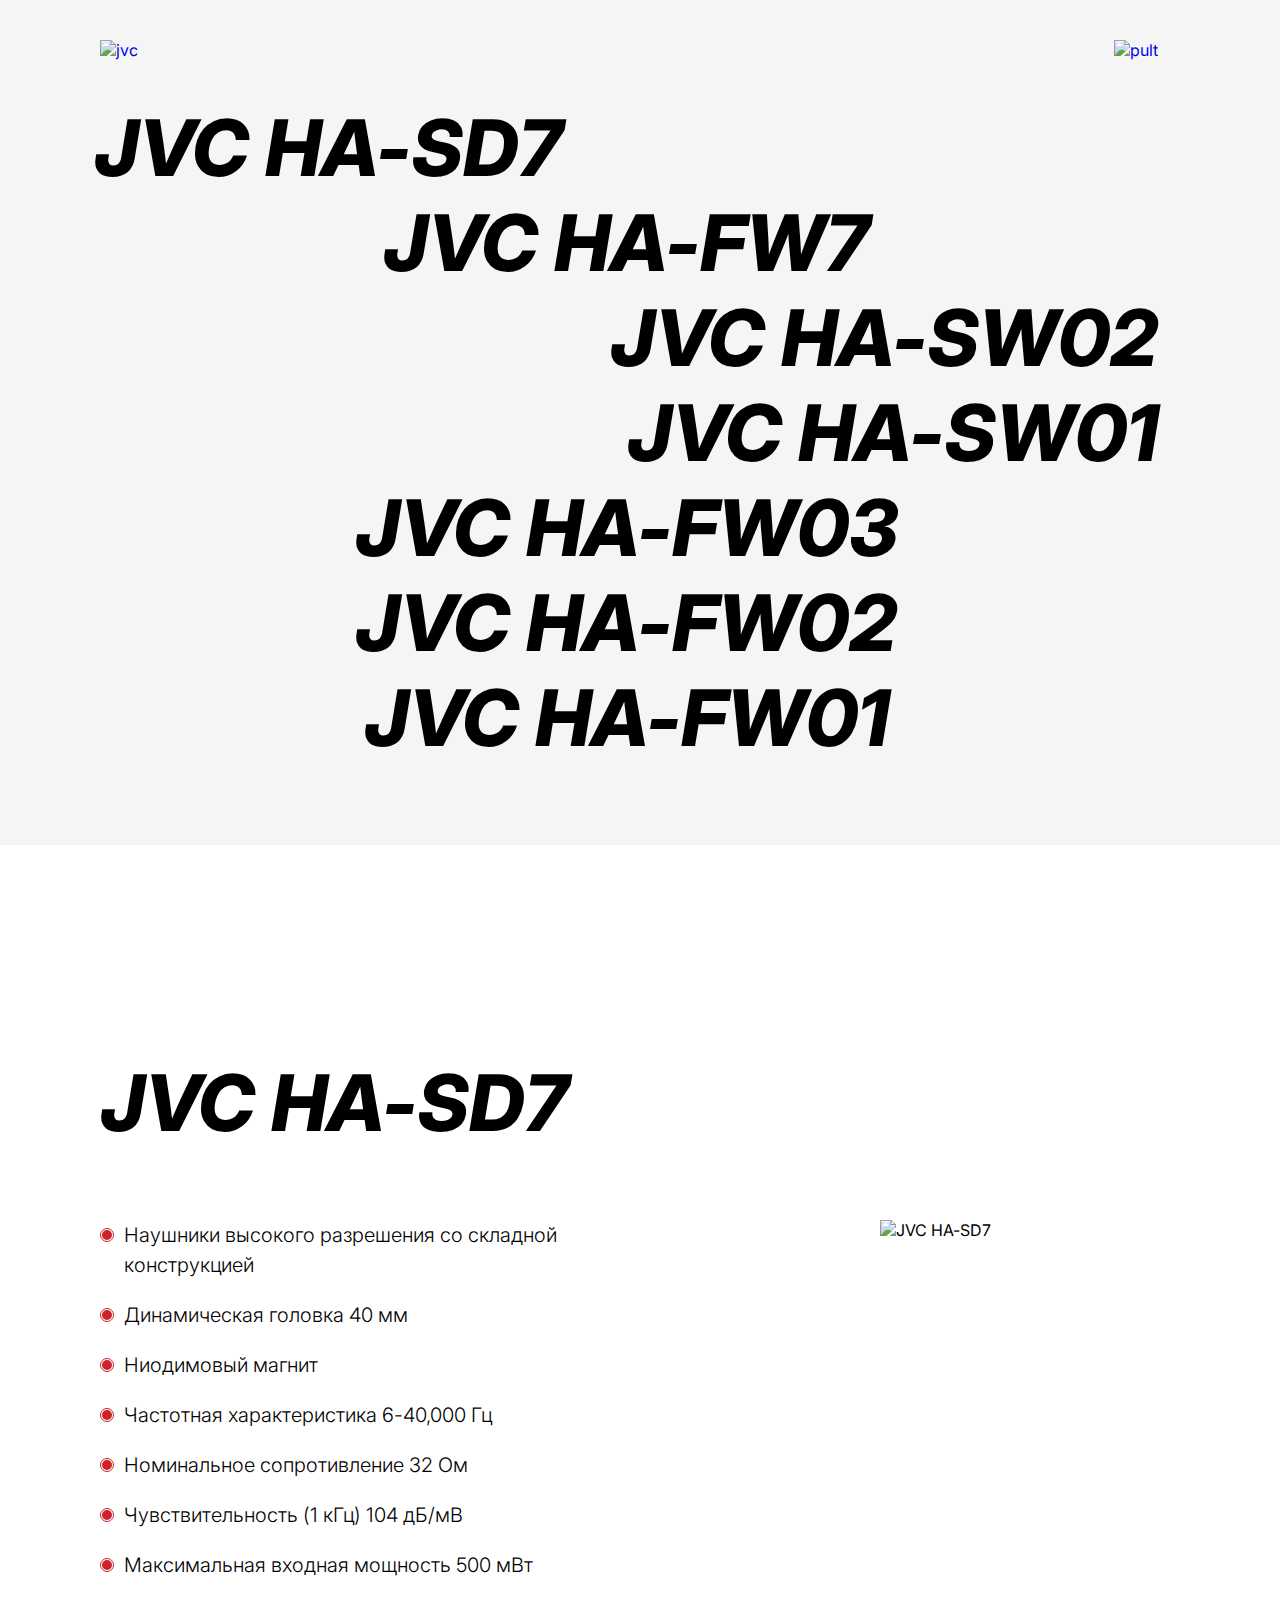
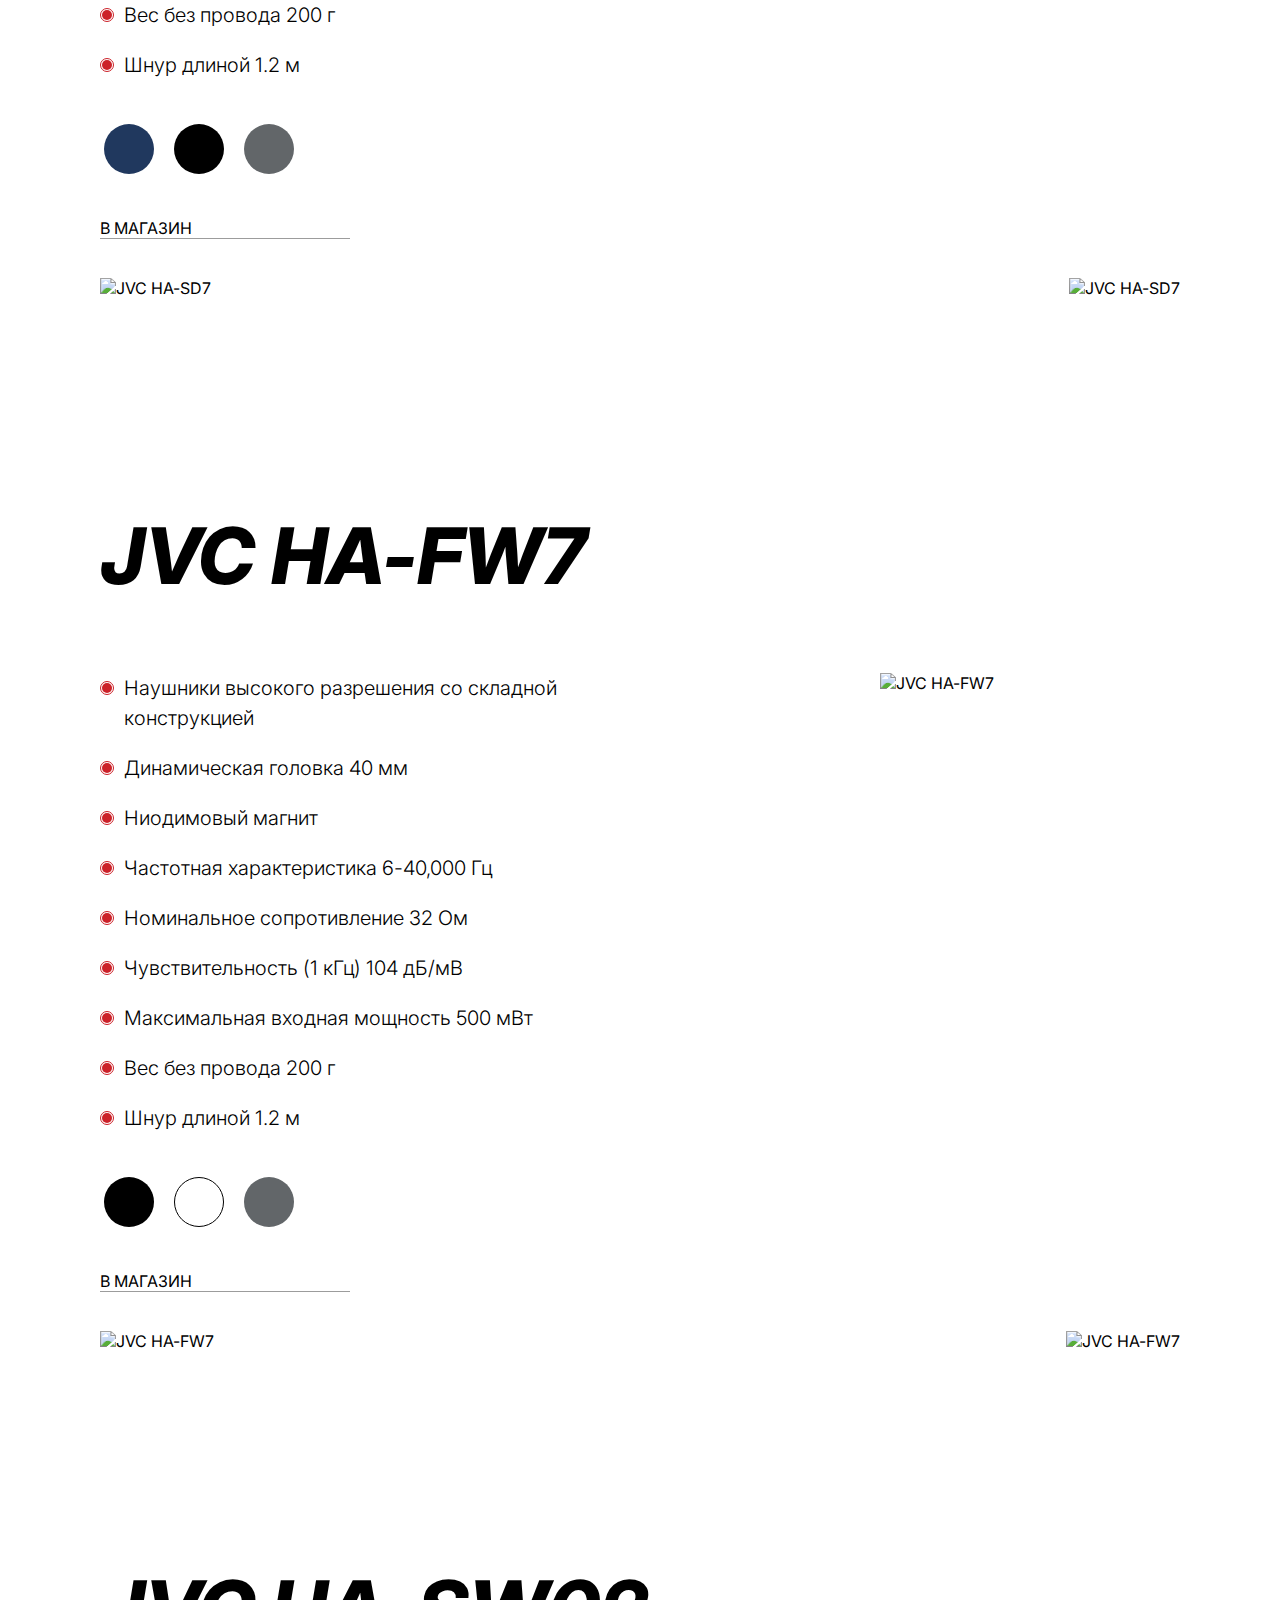
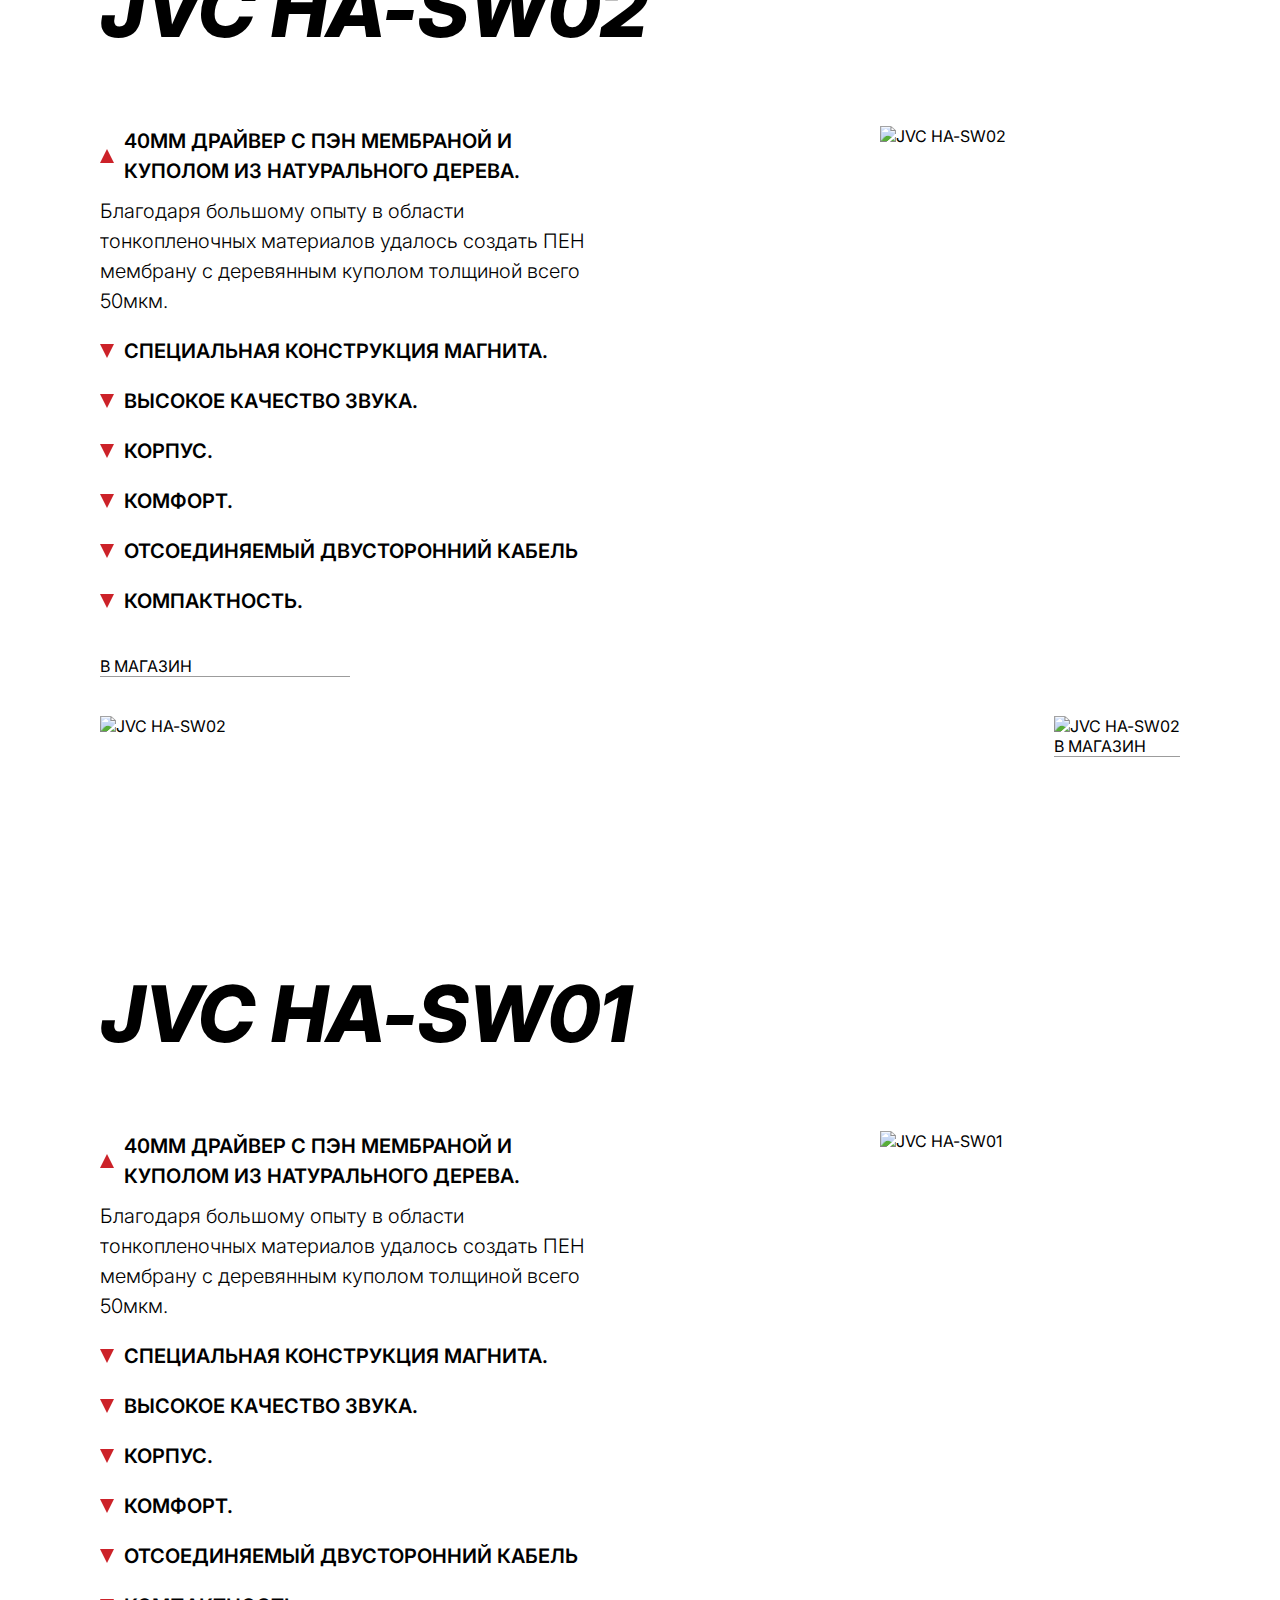
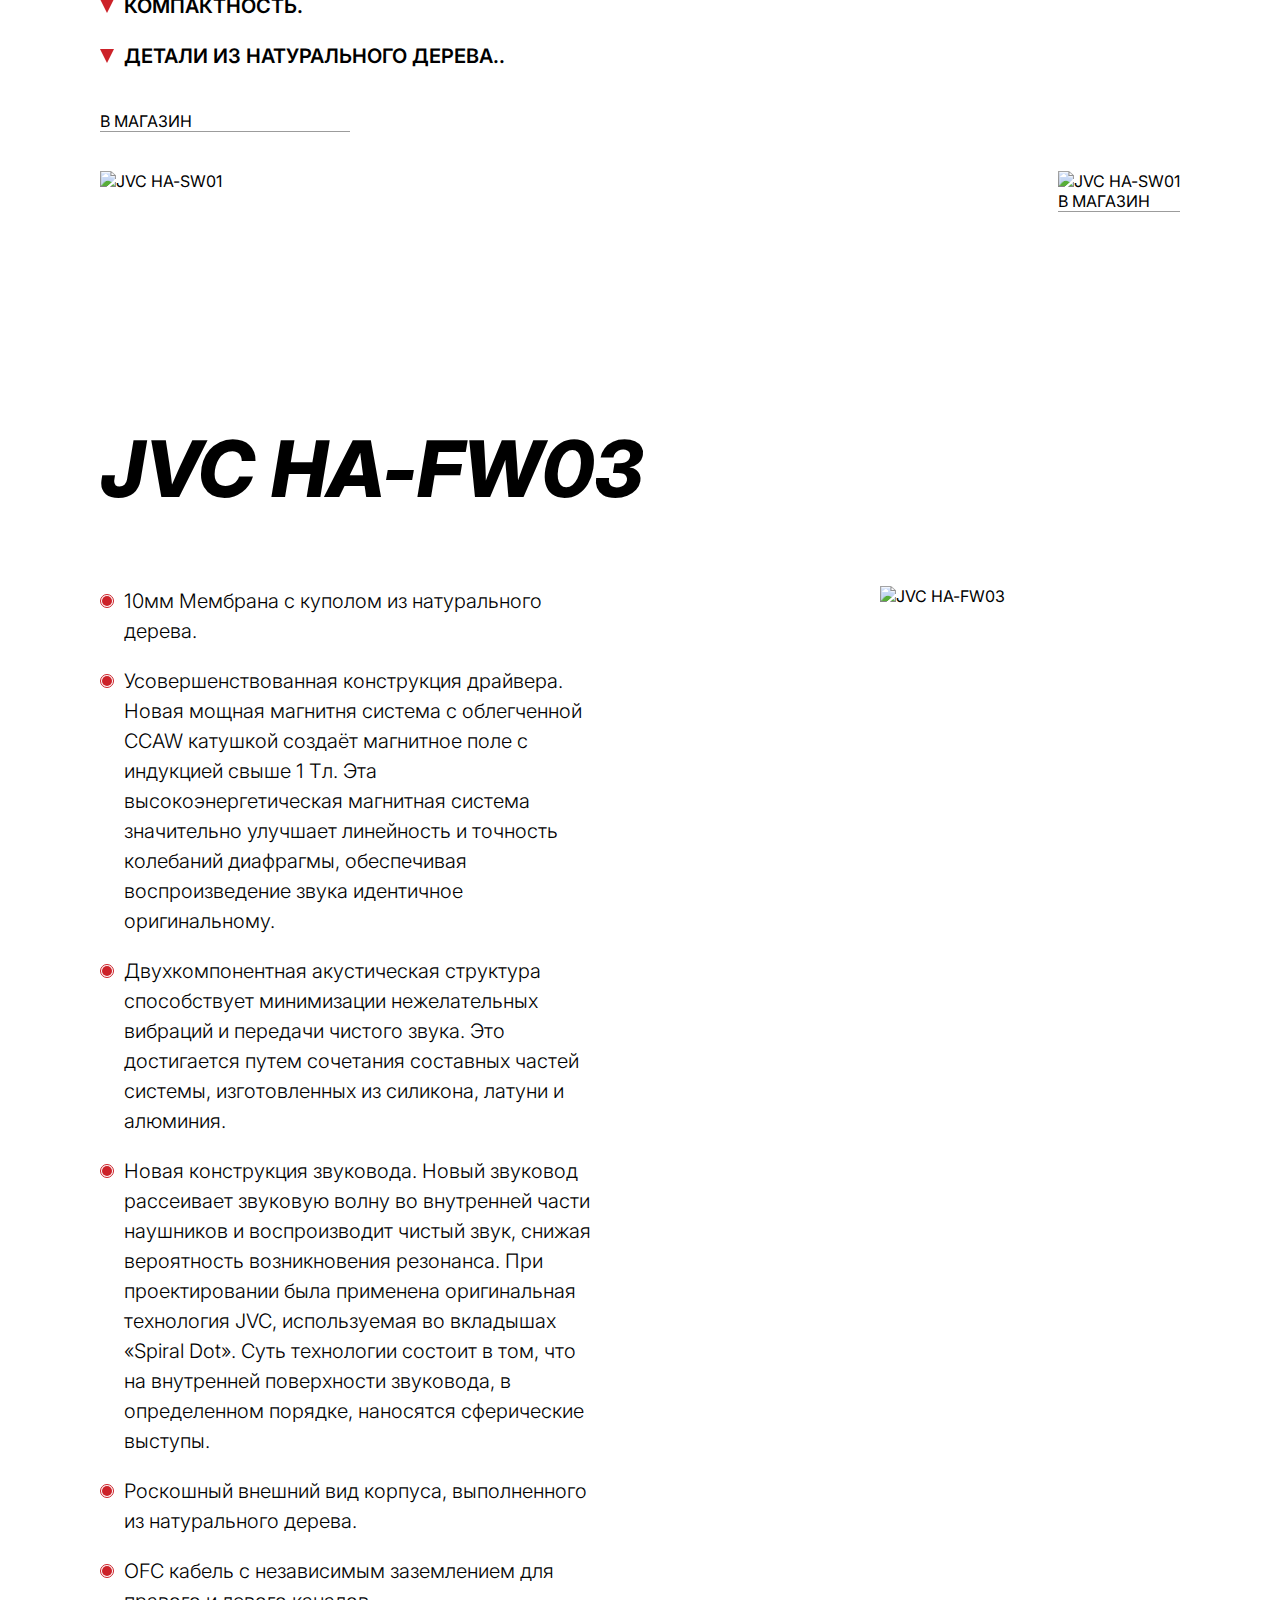
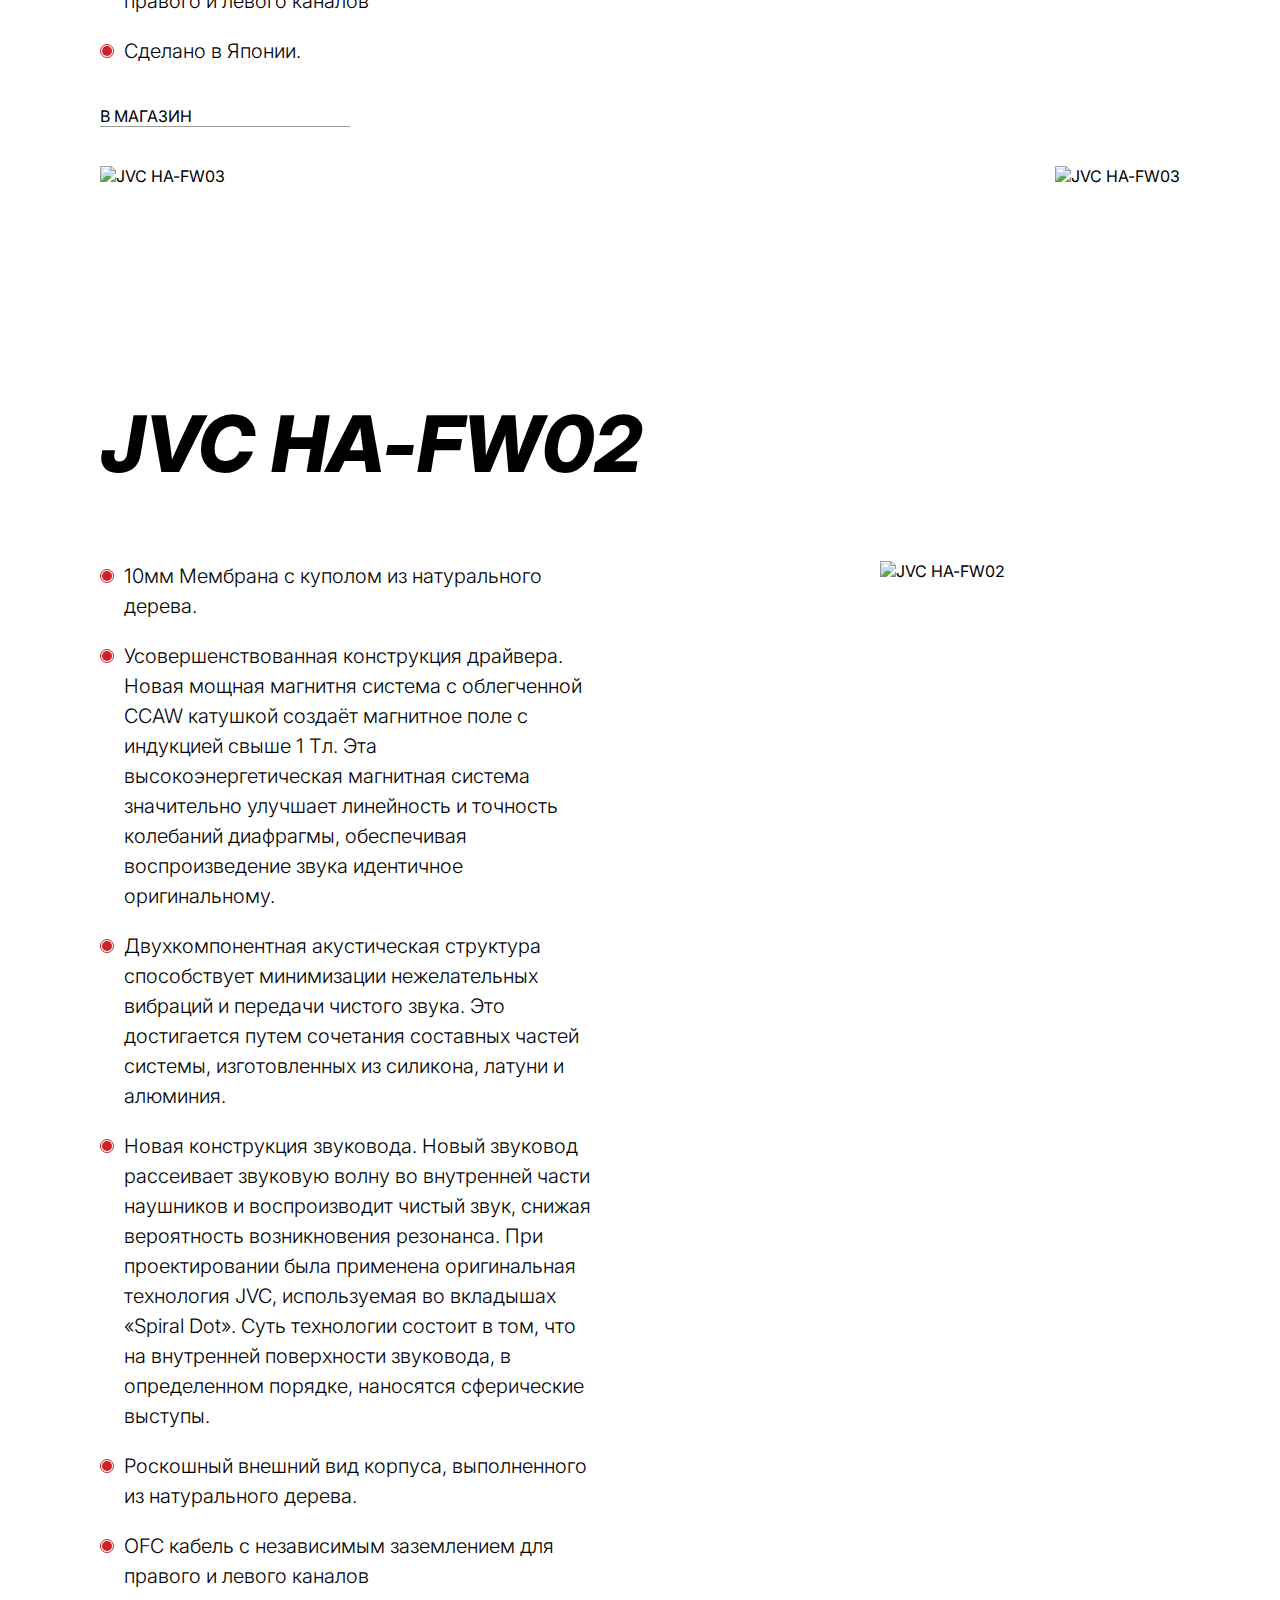
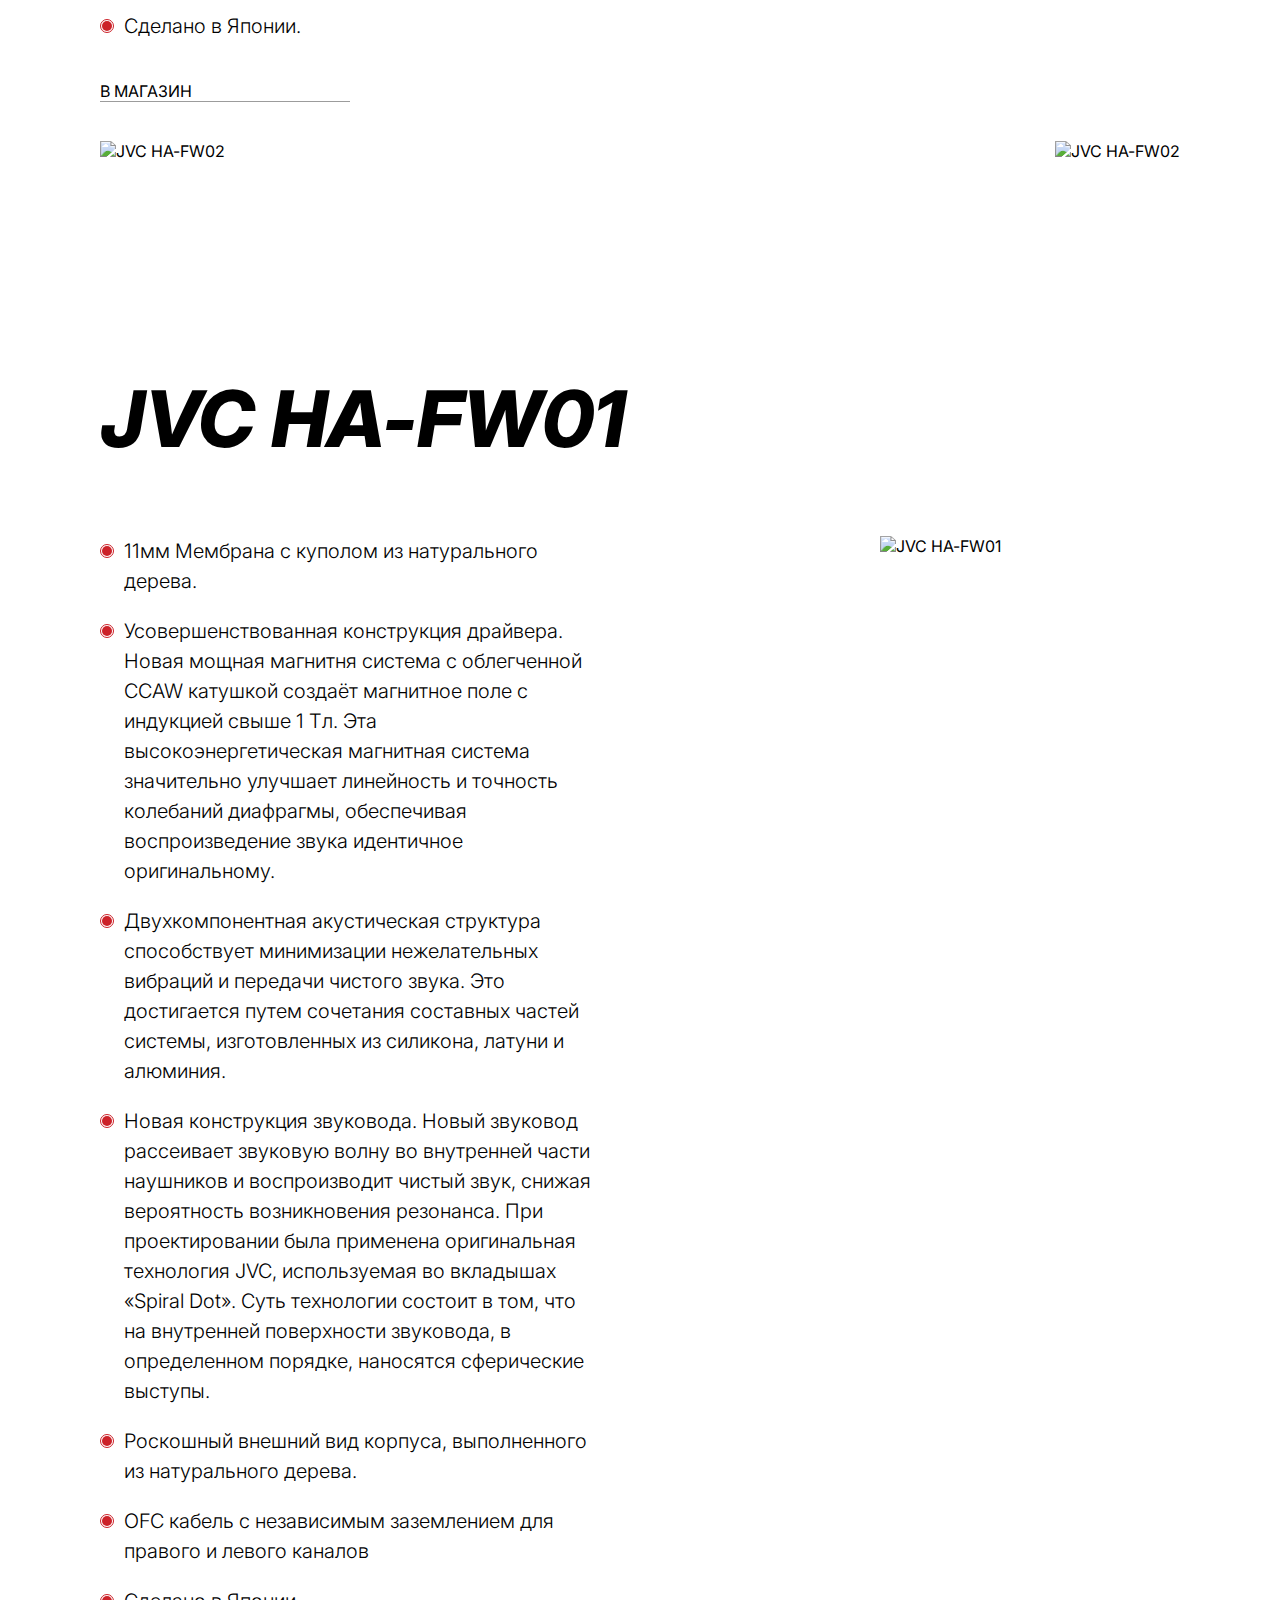
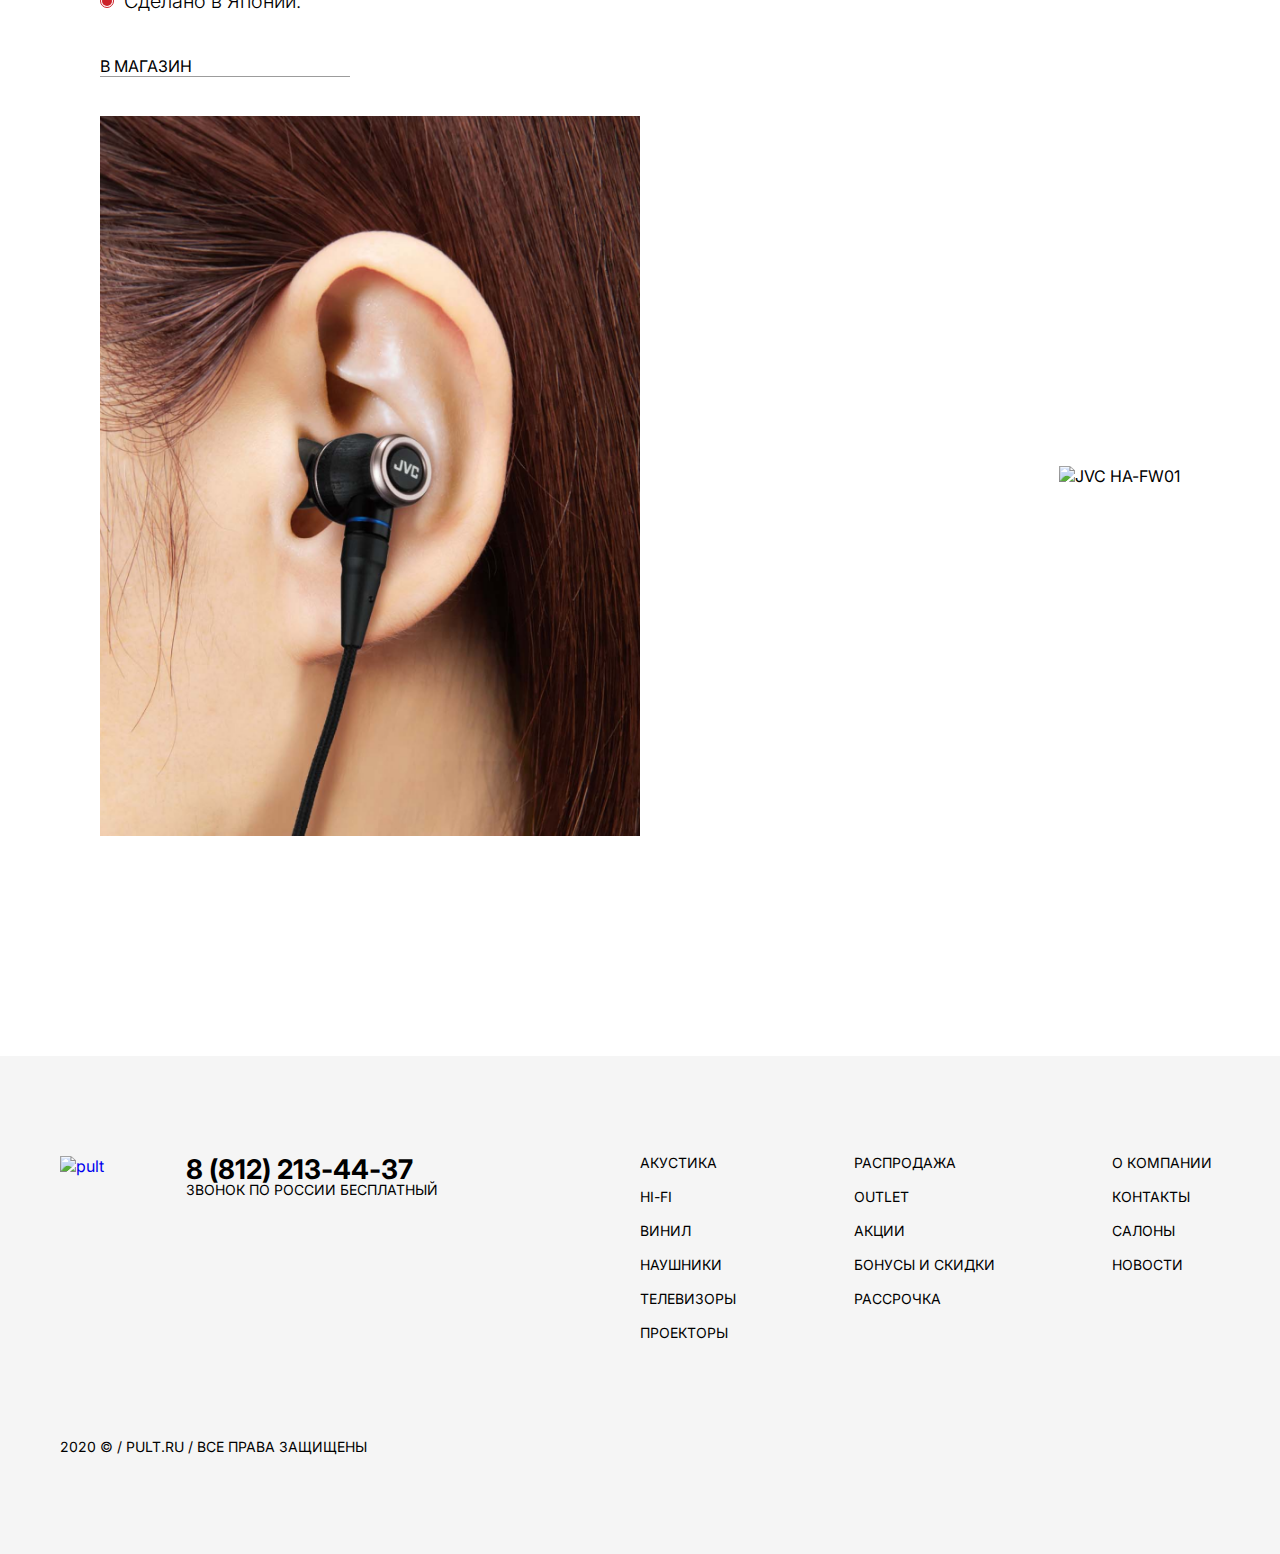
==== index.html @ e604da9f "//" ====
<!DOCTYPE html>
<html lang="en">

<head>
   <meta charset="UTF-8">
   <meta http-equiv="X-UA-Compatible" content="IE=edge">
   <meta name="viewport" content="width=device-width, initial-scale=1.0">
   <title>Наушники JVC - обзор популярных моделей от магазина</title>
   <meta property="og:description"
      content="Купить наушники JVC - в наличии популярные модели: JVC HA SD7, FW7, SW02, FW03, FW02, FW01 . Комнаты  прослушивания в России и других городах России.">
   <link rel="shortcut icon" href="assets/img/favicon-jvc.ico" type="image/ico">
   <link rel="stylesheet" href="assets/style/style.min.css">
   <link rel="preconnect" href="https://fonts.gstatic.com">
   <link href="https://fonts.googleapis.com/css2?family=Inter:wght@100;200;300;400;500;600;700;800;900&display=swap"
      rel="stylesheet">
   <!-- Google Tag Manager -->
   <script>(function (w, d, s, l, i) {
         w[l] = w[l] || []; w[l].push({
            'gtm.start':
               new Date().getTime(), event: 'gtm.js'
         }); var f = d.getElementsByTagName(s)[0],
            j = d.createElement(s), dl = l != 'dataLayer' ? '&l=' + l : ''; j.async = true; j.src =
               'https://www.googletagmanager.com/gtm.js?id=' + i + dl; f.parentNode.insertBefore(j, f);
      })(window, document, 'script', 'dataLayer', 'GTM-WRF7S9B');</script>
   <!-- End Google Tag Manager -->
</head>

<body class="body">
   <!-- Google Tag Manager (noscript) -->
   <noscript>
      <iframe src="https://www.googletagmanager.com/ns.html?id=GTM-WRF7S9B" height="0" width="0"
         style="display:none;visibility:hidden">
      </iframe>
   </noscript>
   <!-- End Google Tag Manager (noscript) -->
   <div class="main">
      <section class="head">
         <div class="head__header">
            <a class="head__img-link link" href="#" target="_blank">
               <img class="head__img head__img-jvc" src="assets/img/icons/icon.svg#jvc" alt="jvc">
            </a>
            <a class="head__link link" href="https://www.pult.ru/" target="_blank">
               <img class="head__img head__img-logo-pult" src="assets/img/icons/icon.svg#logo-pult" alt="pult">
            </a>
         </div>
         <ul class="head__main">
            <li class="head__text">
               <a class="head__text-link link" href="#block-SD7">JVC HA-SD7</a>
            </li>
            <li class="head__text">
               <a class="head__text-link link" href="#block-FW7">JVC HA-FW7</a>
            </li>
            <li class="head__text">
               <a class="head__text-link link" href="#block-SW02">JVC HA-SW02</a>
            </li>
            <li class="head__text">
               <a class="head__text-link link" href="#block-SW01">JVC HA-SW01</a>
            </li>
            <li class="head__text">
               <a class="head__text-link link" href="#block-FW03">JVC HA-FW03</a>
            </li>
            <li class="head__text">
               <a class="head__text-link link" href="#block-FW02">JVC HA-FW02</a>
            </li>
            <li class="head__text">
               <a class="head__text-link link" href="#block-FW01">JVC HA-FW01</a>
            </li>
         </ul>

      </section>
      <section class="block-jvc block-SD7" id="block-SD7">
         <h2 class="block-jvc__title">JVC HA-SD7</h2>
         <div class="block-jvc__content">
            <div class="block-jvc__main">
               <div class="block-jvc__desc ">
                  <ul class="block-jvc__list">
                     <li class="block-jvc__item-list">
                        Наушники высокого разрешения со складной конструкцией
                     </li>
                     <li class="block-jvc__item-list">
                        Динамическая головка 40 мм
                     </li>
                     <li class="block-jvc__item-list">
                        Ниодимовый магнит
                     <li class="block-jvc__item-list">
                        Частотная характеристика 6-40,000 Гц
                     </li>
                     <li class="block-jvc__item-list">
                        Номинальное сопротивление 32 Ом
                     </li>
                     <li class="block-jvc__item-list">
                        Чувствительность (1 кГц) 104 дБ/мВ
                     </li>
                     <li class="block-jvc__item-list">
                        Максимальная входная мощность 500 мВт
                     </li>
                     <li class="block-jvc__item-list">
                        Вес без провода 200 г
                     </li>
                     <li class="block-jvc__item-list">
                        Шнур длиной 1.2 м
                     </li>
                  </ul>
                  <div class="block-jvc__colors">
                     <div class="block-jvc__blue-color color"
                        onmouseover="changeImage('assets/img/JVC_HA-SD7/JVC_HA-SD7-blue-main.png')"></div>
                     <div class="block-jvc__black-color color"
                        onmouseover="changeImage('assets/img/JVC_HA-SD7/JVC_HA-SD7-black-main.png')"></div>
                     <div class="block-jvc__grey-color color"
                        onmouseover="changeImage('assets/img/JVC_HA-SD7/JVC_HA-SD7-grey-main.png')"></div>
                  </div>
                  <a class="block-jvc__link link" target="_blank" href="#">
                     <span class="block-jvc__text-link">В МАГАЗИН</span>
                  </a>
               </div>
               <img class="block-jvc__main-img"  src="assets/img/JVC_HA-SD7/JVC_HA-SD7-blue-main.png"
                  alt="JVC HA-SD7">
            </div>
            <div class="block-jvc__two-img">
               <div class="block-jvc__left-img">
                  <img class="block-jvc__img" src="assets/img/JVC_HA-SD7/JVC_HA-SD7-blue-left.png" alt="JVC HA-SD7">
               </div>
               <div class="block-jvc__right-img">
                  <img class="block-jvc__img" src="assets/img/JVC_HA-SD7/JVC_HA-SD7-blue-right.png" alt="JVC HA-SD7">
               </div>
            </div>
         </div>
      </section>
      <section class="block-jvc block-FH7" id="block-FW7">
         <h2 class="block-jvc__title">JVC HA-FW7</h2>
         <div class="block-jvc__content">
            <div class="block-jvc__main">
               <div class="block-jvc__desc ">
                  <ul class="block-jvc__list">
                     <li class="block-jvc__item-list">
                        Наушники высокого разрешения со складной конструкцией
                     </li>
                     <li class="block-jvc__item-list">
                        Динамическая головка 40 мм
                     </li>
                     <li class="block-jvc__item-list">
                        Ниодимовый магнит
                     <li class="block-jvc__item-list">
                        Частотная характеристика 6-40,000 Гц
                     </li>
                     <li class="block-jvc__item-list">
                        Номинальное сопротивление 32 Ом
                     </li>
                     <li class="block-jvc__item-list">
                        Чувствительность (1 кГц) 104 дБ/мВ
                     </li>
                     <li class="block-jvc__item-list">
                        Максимальная входная мощность 500 мВт
                     </li>
                     <li class="block-jvc__item-list">
                        Вес без провода 200 г
                     </li>
                     <li class="block-jvc__item-list">
                        Шнур длиной 1.2 м
                     </li>
                  </ul>
                  <div class="block-jvc__colors">
                     <div class="block-jvc__black-color color" onmouseover="changeImage('assets/img/JVC_HA-FW7/JVC_HA-FW7-main-black.png')"></div>
                     <div class="block-jvc__white-color color" onmouseover="changeImage('assets/img/JVC_HA-FW7/JVC_HA-FW7-main-white.png')"></div>
                     <div class="block-jvc__gold-color color " onmouseover="changeImage('assets/img/JVC_HA-FW7/JVC_HA-FW7-main-gold.png')"></div>
                  </div>
                  <a class="block-jvc__link link" target="_blank" href="#">
                     <span class="block-jvc__text-link">В МАГАЗИН</span>
                  </a>
               </div>
               <img class="block-jvc__main-img" id="img1" src="assets/img/JVC_HA-FW7/JVC_HA-FW7-main-black.png"
                  alt="JVC HA-FW7">
            </div>
            <div class="block-jvc__two-img">
               <div class="block-jvc__left-img">
                  <img class="block-jvc__img" src="assets/img/JVC_HA-FW7/JVC_HA-FW7-left-black.png" alt="JVC HA-FW7">
               </div>
               <div class="block-jvc__right-img">
                  <img class="block-jvc__img" src="assets/img/JVC_HA-FW7/JVC_HA-FW7-right-black.png" alt="JVC HA-FW7">
               </div>
            </div>
         </div>
      </section>
      <section class="block-jvc block-SW02" id="block-SW02">
         <h2 class="block-jvc__title">JVC HA-SW02</h2>
         <div class="block-jvc__content">
            <div class="block-jvc__main">
               <div class="block-jvc__desc ">
                  <ul class="block-jvc__list">
                     <li class="block-jvc__item-list item-benefits-list active">
                        <h3 class="item-benefits-list__title">40мм драйвер с ПЭН мембраной и куполом из натурального
                           дерева.</h3>
                        <p class="item-benefits-list__text">
                           Благодаря большому опыту в области тонкопленочных материалов удалось создать ПЕН мембрану с
                           деревянным куполом толщиной всего 50мкм.
                        </p>
                     </li>
                     <li class="block-jvc__item-list item-benefits-list">
                        <h3 class="item-benefits-list__title">Специальная конструкция магнита.</h3>
                        <p class="item-benefits-list__text ">
                           Специально для использования с новой мембраной разработано новая магнитная система, создающая
                           поле с индукцией свыше 1 Тл.
                        </p>
                     </li>
                     <li class="block-jvc__item-list item-benefits-list ">
                        <h3 class="item-benefits-list__title">Высокое качество звука. </h3>
                        <p class="item-benefits-list__text">Качественный звук обеспечивается, в том числе, эксклюзивной
                           технологией контроля вибрации от JVC с использованием деревянных деталей.
                        </p>
                     </li>
                     <li class="block-jvc__item-list item-benefits-list ">
                        <h3 class="item-benefits-list__title">Корпус. </h3>
                        <p class="item-benefits-list__text">
                           Отделка корпуса выполнена из спрессованных деревянных пластин толщиной 1мм. Такая технология
                           позволяет минимизировать зависимость характеристик материала от параметров внешней среды.
                        </p>
                     </li>
                     <li class="block-jvc__item-list item-benefits-list ">
                        <h3 class="item-benefits-list__title">Комфорт. </h3>
                        <p class="item-benefits-list__text">
                           Изогнутый дефлектор и комфортные амбушюры минимизируют потери при передаче звука от драйвера
                           к уху.
                        </p>
                     </li>
                     <li class="block-jvc__item-list item-benefits-list ">
                        <h3 class="item-benefits-list__title">Отсоединяемый двусторонний кабель</h3>
                        <p class="item-benefits-list__text">
                           1.2м с тканевым покрытием имеет антивибрационные штекеры, независимую «землю» правого и
                           левого каналов и изготовлен из бескислородной меди.
                        </p>
                     </li>
                     <li class="block-jvc__item-list item-benefits-list ">
                        <h3 class="item-benefits-list__title">Компактность. </h3>
                        <p class="item-benefits-list__text">
                           Благодаря поворотному механизму чашек, наушники не займут много места в сумке. А мягкий
                           чехол, идущий в комплекте поставки, сделает переноску и хранение удобными и белее
                           безопасными.
                        </p>
                     </li>
                  </ul>
                  <a class="block-jvc__link link" target="_blank" target="_blank" href="#">
                     <span class="block-jvc__text-link">В МАГАЗИН</span>
                  </a>
               </div>
               <img class="block-jvc__main-img" src="assets/img/JVC_HA-SW02/JVC HA-SW02-main.png" alt="JVC HA-SW02">
            </div>
            <div class="block-jvc__two">
               <div class="block-jvc__left-img">
                  <img class="block-jvc__img" src="assets/img/JVC_HA-SW02/JVC HA-SW02-left.png" alt="JVC HA-SW02">
               </div>
               <div class="block-jvc__right">
                  <img class="block-jvc__img" src="assets/img/JVC_HA-SW02/JVC HA-SW02-right.png" alt="JVC HA-SW02">
                  <a class="block-jvc__right-link link" target="_blank" href="#">
                     <span class="block-jvc__text-link">В МАГАЗИН</span>
                  </a>
               </div>
            </div>
         </div>
      </section>

      <section class="block-jvc block-SW01" id="block-SW01">
         <h2 class="block-jvc__title">JVC HA-SW01</h2>
         <div class="block-jvc__content">
            <div class="block-jvc__main">
               <div class="block-jvc__desc ">
                  <ul class="block-jvc__list">
                     <li class="block-jvc__item-list item-benefits-list active">
                        <h3 class="item-benefits-list__title">40мм драйвер с ПЭН мембраной и куполом из натурального
                           дерева.</h3>
                        <p class="item-benefits-list__text">
                           Благодаря большому опыту в области тонкопленочных материалов удалось создать ПЕН мембрану с
                           деревянным куполом толщиной всего 50мкм.
                        </p>
                     </li>
                     <li class="block-jvc__item-list item-benefits-list">
                        <h3 class="item-benefits-list__title">Специальная конструкция магнита.</h3>
                        <p class="item-benefits-list__text ">
                           Специально для использования с новой мембраной разработано новая магнитная система, создающая
                           поле с индукцией свыше 1 Тл.
                        </p>
                     </li>
                     <li class="block-jvc__item-list item-benefits-list ">
                        <h3 class="item-benefits-list__title">Высокое качество звука. </h3>
                        <p class="item-benefits-list__text">Качественный звук обеспечивается, в том числе, эксклюзивной
                           технологией контроля вибрации от JVC с использованием деревянных деталей.
                        </p>
                     </li>
                     <li class="block-jvc__item-list item-benefits-list ">
                        <h3 class="item-benefits-list__title">Корпус. </h3>
                        <p class="item-benefits-list__text">
                           Отделка корпуса выполнена из спрессованных деревянных пластин толщиной 1мм. Такая технология
                           позволяет минимизировать зависимость характеристик материала от параметров внешней среды.
                        </p>
                     </li>
                     <li class="block-jvc__item-list item-benefits-list ">
                        <h3 class="item-benefits-list__title">Комфорт. </h3>
                        <p class="item-benefits-list__text">
                           Изогнутый дефлектор и комфортные амбушюры минимизируют потери при передаче звука от драйвера
                           к уху.
                        </p>
                     </li>
                     <li class="block-jvc__item-list item-benefits-list ">
                        <h3 class="item-benefits-list__title">Отсоединяемый двусторонний кабель</h3>
                        <p class="item-benefits-list__text">
                           1.2м с тканевым покрытием имеет антивибрационные штекеры, независимую «землю» правого и
                           левого каналов и изготовлен из бескислородной меди.
                        </p>
                     </li>
                     <li class="block-jvc__item-list item-benefits-list ">
                        <h3 class="item-benefits-list__title">Компактность. </h3>
                        <p class="item-benefits-list__text">
                           Благодаря поворотному механизму чашек, наушники не займут много места в сумке. А мягкий
                           чехол, идущий в комплекте поставки, сделает переноску и хранение удобными и белее
                           безопасными.
                        </p>
                     </li>
                     <li class="block-jvc__item-list item-benefits-list ">
                        <h3 class="item-benefits-list__title">Детали из натурального дерева.. </h3>
                        <p class="item-benefits-list__text">В модели HA-SW01 для улучшения качества звука кольцо
                           дефлектора, проставки и подложка изготовлены из клена и имеют оптимальную форму. Кроме того,
                           используется специальный припой для аудио с отличными акустическими характеристиками.
                        </p>
                     </li>
                  </ul>
                  <a class="block-jvc__link link" target="_blank" href="#">
                     <span class="block-jvc__text-link">В МАГАЗИН</span>
                  </a>
               </div>
               <img class="block-jvc__main-img" src="assets/img/JVC_HA-SW01/JVC_HA-SW01-main.png" alt="JVC HA-SW01">
            </div>
            <div class="block-jvc__two">
               <div class="block-jvc__left-img">
                  <img class="block-jvc__img" src="assets/img/JVC_HA-SW01/JVC_HA-SW01-left.png" alt="JVC HA-SW01">
               </div>
               <div class="block-jvc__right">
                  <img class="block-jvc__img" src="assets/img/JVC_HA-SW01/JVC_HA-SW01-right.png" alt="JVC HA-SW01">
                  <a class="block-jvc__right-link link  link" target="_blank" href="#">
                     <span class="block-jvc__text-link ">В МАГАЗИН</span>
                  </a>
               </div>
            </div>
         </div>
      </section>
      <section class="block-jvc block-FW03" id="block-FW03">
         <h2 class="block-jvc__title">JVC HA-FW03</h2>
         <div class="block-jvc__content">
            <div class="block-jvc__main">
               <div class="block-jvc__desc ">
                  <ul class="block-jvc__list">
                     <li class="block-jvc__item-list">
                        10мм Мембрана с куполом из натурального дерева.
                     </li>
                     <li class="block-jvc__item-list">
                        Усовершенствованная конструкция драйвера. Новая мощная магнитня система с облегченной CCAW
                        катушкой создаёт магнитное поле с индукцией свыше 1 Тл. Эта высокоэнергетическая магнитная
                        система значительно улучшает линейность и точность колебаний диафрагмы, обеспечивая
                        воспроизведение звука идентичное оригинальному.
                     </li>
                     <li class="block-jvc__item-list">
                        Двухкомпонентная акустическая структура способствует минимизации нежелательных вибраций и
                        передачи чистого звука. Это достигается путем сочетания составных частей системы, изготовленных
                        из силикона, латуни и алюминия.
                     <li class="block-jvc__item-list">
                        Новая конструкция звуковода. Новый звуковод рассеивает звуковую волну во внутренней части
                        наушников и воспроизводит чистый звук, снижая вероятность возникновения резонанса. При
                        проектировании была применена оригинальная технология JVC, используемая во вкладышах «Spiral
                        Dot». Суть технологии состоит в том, что на внутренней поверхности звуковода, в определенном
                        порядке, наносятся сферические выступы.
                     </li>
                     <li class="block-jvc__item-list">
                        Роскошный внешний вид корпуса, выполненного из натурального дерева.
                     </li>
                     <li class="block-jvc__item-list">
                        OFC кабель с независимым заземлением для правого и левого каналов
                     </li>
                     <li class="block-jvc__item-list">
                        Сделано в Японии.
                     </li>
                  </ul>
                  <a class="block-jvc__link link" target="_blank" href="#">
                     <span class="block-jvc__text-link  link">В МАГАЗИН</span>
                  </a>
               </div>
               <img class="block-jvc__main-img" src="assets/img/JVC_HA-FW03/JVC_HA-FW03-main.png" alt="JVC HA-FW03">
            </div>
            <div class="block-jvc__two-img">
               <div class="block-jvc__left-img">
                  <img class="block-jvc__img" src="assets/img/JVC_HA-FW03/JVC_HA-FW03-left.png" alt="JVC HA-FW03">
               </div>
               <div class="block-jvc__right-img">
                  <img class="block-jvc__img" src="assets/img/JVC_HA-FW03/JVC_HA-FW03-right.png" alt="JVC HA-FW03">
               </div>
            </div>
         </div>
      </section>
      <section class="block-jvc block-FW02" id="block-FW02">
         <h2 class="block-jvc__title">JVC HA-FW02</h2>
         <div class="block-jvc__content">
            <div class="block-jvc__main">
               <div class="block-jvc__desc ">
                  <ul class="block-jvc__list">
                     <li class="block-jvc__item-list">
                        10мм Мембрана с куполом из натурального дерева.
                     </li>
                     <li class="block-jvc__item-list">
                        Усовершенствованная конструкция драйвера. Новая мощная магнитня система с облегченной CCAW
                        катушкой создаёт магнитное поле с индукцией свыше 1 Тл. Эта высокоэнергетическая магнитная
                        система значительно улучшает линейность и точность колебаний диафрагмы, обеспечивая
                        воспроизведение звука идентичное оригинальному.
                     </li>
                     <li class="block-jvc__item-list">
                        Двухкомпонентная акустическая структура способствует минимизации нежелательных вибраций и
                        передачи чистого звука. Это достигается путем сочетания составных частей системы, изготовленных
                        из силикона, латуни и алюминия.
                     <li class="block-jvc__item-list">
                        Новая конструкция звуковода. Новый звуковод рассеивает звуковую волну во внутренней части
                        наушников и воспроизводит чистый звук, снижая вероятность возникновения резонанса. При
                        проектировании была применена оригинальная технология JVC, используемая во вкладышах «Spiral
                        Dot». Суть технологии состоит в том, что на внутренней поверхности звуковода, в определенном
                        порядке, наносятся сферические выступы.
                     </li>
                     <li class="block-jvc__item-list">
                        Роскошный внешний вид корпуса, выполненного из натурального дерева.
                     </li>
                     <li class="block-jvc__item-list">
                        OFC кабель с независимым заземлением для правого и левого каналов
                     </li>
                     <li class="block-jvc__item-list">
                        Сделано в Японии.
                     </li>
                  </ul>
                  <a class="block-jvc__link link" target="_blank" href="#">
                     <span class="block-jvc__text-link">В МАГАЗИН</span>
                  </a>
               </div>
               <img class="block-jvc__main-img" src="assets/img/JVC_HA-FW02/JVC_HA-FW02-main.png" alt="JVC HA-FW02">
            </div>
            <div class="block-jvc__two-img">
               <div class="block-jvc__left-img">
                  <img class="block-jvc__img" src="assets/img/JVC_HA-FW02/JVC_HA-FW02-left.png" alt="JVC HA-FW02">
               </div>
               <div class="block-jvc__right-img">
                  <img class="block-jvc__img" src="assets/img/JVC_HA-FW02/JVC_HA-FW02-right.png" alt="JVC HA-FW02">
               </div>
            </div>
         </div>
      </section>
      <section class="block-jvc block-FW01 " id="block-FW01">
         <h2 class="block-jvc__title">JVC HA-FW01</h2>
         <div class="block-jvc__content">
            <div class="block-jvc__main">
               <div class="block-jvc__desc ">
                  <ul class="block-jvc__list">
                     <li class="block-jvc__item-list">
                        11мм Мембрана с куполом из натурального дерева.
                     </li>
                     <li class="block-jvc__item-list">
                        Усовершенствованная конструкция драйвера. Новая мощная магнитня система с облегченной CCAW
                        катушкой создаёт магнитное поле с индукцией свыше 1 Тл. Эта высокоэнергетическая магнитная
                        система значительно улучшает линейность и точность колебаний диафрагмы, обеспечивая
                        воспроизведение звука идентичное оригинальному.
                     </li>
                     <li class="block-jvc__item-list">
                        Двухкомпонентная акустическая структура способствует минимизации нежелательных вибраций и
                        передачи чистого звука. Это достигается путем сочетания составных частей системы, изготовленных
                        из силикона, латуни и алюминия.
                     <li class="block-jvc__item-list">
                        Новая конструкция звуковода. Новый звуковод рассеивает звуковую волну во внутренней части
                        наушников и воспроизводит чистый звук, снижая вероятность возникновения резонанса. При
                        проектировании была применена оригинальная технология JVC, используемая во вкладышах «Spiral
                        Dot». Суть технологии состоит в том, что на внутренней поверхности звуковода, в определенном
                        порядке, наносятся сферические выступы.
                     </li>
                     <li class="block-jvc__item-list">
                        Роскошный внешний вид корпуса, выполненного из натурального дерева.
                     </li>
                     <li class="block-jvc__item-list">
                        OFC кабель с независимым заземлением для правого и левого каналов
                     </li>
                     <li class="block-jvc__item-list">
                        Сделано в Японии.
                     </li>
                  </ul>
                  <a class="block-jvc__link link" target="_blank" href="#">
                     <span class="block-jvc__text-link">В МАГАЗИН</span>
                  </a>
               </div>
               <img class="block-jvc__main-img" src="assets/img/JVC_HA-FW01/JVC_HA-FW01-main.png" alt="JVC HA-FW01">
            </div>
            <div class="block-jvc__two-img">
               <div class="block-jvc__left-img">
                  <img class="block-jvc__img" src="assets/img/JVC_HA-FW01/JVC_HA-FW01-left_2x.png" alt="JVC HA-FW01">
               </div>
               <div class="block-jvc__right-img">
                  <img class="block-jvc__img" src="assets/img/JVC_HA-FW01/JVC_HA-FW01-rigth.png" alt="JVC HA-FW01">
               </div>
            </div>
         </div>
      </section>

   </div>
   <footer class="footer">
      <div class="footer__wrapper">
         <div class="footer__block">
            <div class="footer__logo">
               <a class="footer__logo-link link" target="_blank" href="#">
                  <img class="footer__logo-img" src="assets/img/icons/icon.svg#pult-footer" alt="pult">
               </a>
            </div>
            <div class="footer__call">
               <a class="footer__tel" href="tel:+78005555152" target="_blank">8 (812) 213-44-37</a>
               <p class="footer__call-text">Звонок по России бесплатный</p>
            </div>
         </div>
         <ul class="footer__columns">
            <li class="footer__column">
               <ul class="footer__list">
                  <li class="footer__list-item">
                     <a class="footer__link link" href="#">Акустика</a>
                  </li>
                  <li class="footer__list-item">
                     <a class="footer__link" href="#">Hi-Fi</a>
                  </li>
                  <li class="footer__list-item">
                     <a class="footer__link" href="#">Винил</a>
                  </li>
                  <li class="footer__list-item">
                     <a class="footer__link" href="#">Наушники</a>
                  </li>
                  <li class="footer__list-item">
                     <a class="footer__link" href="#">Телевизоры</a>
                  </li>
                  <li class="footer__list-item">
                     <a class="footer__link" href="#">Проекторы</a>
                  </li>
               </ul>
            </li>
            <li class="footer__column">
               <ul class="footer__list">
                  <li class="footer__list-item">
                     <a class="footer__link" href="#">Распродажа</a>
                  </li>
                  <li class="footer__list-item">
                     <a class="footer__link" href="#">Outlet</a>
                  </li>
                  <li class="footer__list-item">
                     <a class="footer__link" href="#">Акции</a>
                  </li>
                  <li class="footer__list-item">
                     <a class="footer__link" href="#">Бонусы и скидки</a>
                  </li>
                  <li class="footer__list-item">
                     <a class="footer__link" href="#">Рассрочка</a>
                  </li>
               </ul>
            </li>
            <li class="footer__column">
               <ul class="footer__list">
                  <li class="footer__list-item">
                     <a class="footer__link" href="#">О компании</a>
                  </li>
                  <li class="footer__list-item">
                     <a class="footer__link" href="#">Контакты</a>
                  </li>
                  <li class="footer__list-item">
                     <a class="footer__link" href="#">Салоны</a>
                  </li>
                  <li class="footer__list-item">
                     <a class="footer__link" href="#">Новости</a>
                  </li>
               </ul>
            </li>

         </ul>
      </div>
      <p class="footer__copyright">2020 © / pult.ru / все права защищены</p>

   </footer>
   <div class="scrollToTop" id="scrollToTop" onclick="goUp();">ВВЕРХ </div>
   <script src="assets/js/script.js"></script>
</body>

</html>
---- assets/style/style.min.css ----
*,::after,::before{font-size:inherit;-webkit-box-sizing:border-box;box-sizing:border-box}ol[class],ul[class]{padding:0}blockquote,body,dd,dl,figcaption,figure,h1,h2,h3,h4,li,ol[class],p,ul[class]{margin:0}body{min-height:100vh;scroll-behavior:smooth;text-rendering:optimizeSpeed}ol[class],ul[class]{list-style:none}a:not([class]){-webkit-text-decoration-skip:ink;text-decoration-skip-ink:auto}a{-webkit-user-select:none;-moz-user-select:none;-ms-user-select:none;user-select:none}img{width:100%;display:block}article>*+*{margin-top:1em}button,input,select,textarea{font:inherit}.body{max-width:1400px;margin:0 auto;font-family:Inter,system-ui,-apple-system,"Segoe UI",Roboto,"Helvetica Neue",Arial,"Noto Sans","Liberation Sans",sans-serif,"Apple Color Emoji","Segoe UI Emoji","Segoe UI Symbol","Noto Color Emoji";background:#fff}.link{outline:0;text-decoration:none}.head{width:100%;background:#f5f5f5;padding:0 100px}.head__header{display:-webkit-box;display:-ms-flexbox;display:flex;-webkit-box-pack:justify;-ms-flex-pack:justify;justify-content:space-between;padding:40px 0}.head__main{display:-webkit-box;display:-ms-flexbox;display:flex;-webkit-box-orient:vertical;-webkit-box-direction:normal;-ms-flex-direction:column;flex-direction:column}.head__img-link{text-decoration:none}.head__img-jvc{width:86px}.head__img-logo-pult{width:66px}.head__text:nth-child(1){text-align:left}.head__text:nth-child(2){text-align:center}.head__text:nth-child(3){text-align:right}.head__text:nth-child(4){text-align:right}.head__text:nth-child(5){text-align:center}.head__text:nth-child(6){text-align:center}.head__text:nth-child(7){text-align:center}.head__text:last-child{margin-bottom:80px}.head__text:nth-child(n){-webkit-transform:translate(-6px,0);-ms-transform:translate(-6px,0);transform:translate(-6px,0)}.head__text-link{font-style:italic;font-weight:800;font-size:78px;color:#000;text-decoration:none;-webkit-transition:color .4s ease-in-out;-o-transition:color .4s ease-in-out;transition:color .4s ease-in-out;position:relative;padding-right:16px}.head__text-link::before{opacity:0;content:"";position:absolute;right:-20px;top:10px;width:20px;height:20px;border-radius:50%;background:#cc2229;-webkit-transition:opacity .4s ease-in-out;-o-transition:opacity .4s ease-in-out;transition:opacity .4s ease-in-out}.head__text-link:hover{color:#cc2229;-webkit-transition:color .2s ease-in-out;-o-transition:color .2s ease-in-out;transition:color .2s ease-in-out}.head__text-link:hover::before{opacity:1;-webkit-transition:opacity .2s ease-in-out;-o-transition:opacity .2s ease-in-out;transition:opacity .2s ease-in-out}.color{width:58px;height:58px;border-radius:50%;position:relative;display:-webkit-box;display:-ms-flexbox;display:flex;-webkit-box-pack:center;-ms-flex-pack:center;justify-content:center;-webkit-box-align:center;-ms-flex-align:center;align-items:center;border:1px solid #fff;-webkit-transition:.6s ease-in-out;-o-transition:.6s ease-in-out;transition:.6s ease-in-out}.color::before{content:"";width:50px;height:50px;border-radius:50%}.color:active,.color:hover{-webkit-transition:.2s ease-in-out;-o-transition:.2s ease-in-out;transition:.2s ease-in-out}.color:not(:last-child){margin-right:12px}.block-jvc{padding:210px 100px 0}.block-jvc__title{font-style:italic;font-weight:800;font-size:78px;margin-bottom:70px}.block-jvc__main{display:-webkit-box;display:-ms-flexbox;display:flex;-webkit-box-pack:justify;-ms-flex-pack:justify;justify-content:space-between;margin-bottom:40px}.block-jvc__desc{max-width:calc(50% - 40px)}.block-jvc__item-list{font-style:normal;font-weight:300;font-size:20px;line-height:30px;margin-bottom:20px;position:relative;padding-left:24px}.block-jvc__item-list:last-child{margin-bottom:40px}.block-jvc__item-list::after,.block-jvc__item-list::before{position:absolute;content:"";left:0;top:8px}.block-jvc__item-list::after{width:14px;height:14px;border-radius:50%;border:1px solid #cc2229}.block-jvc__item-list::before{width:10px;height:10px;border-radius:50%;background:#cc2229;-webkit-transform:translate(20%,20%);-ms-transform:translate(20%,20%);transform:translate(20%,20%)}.block-jvc__main-img{width:100%;max-width:300px;-o-object-fit:contain;object-fit:contain;-ms-flex-item-align:start;align-self:flex-start}.block-jvc__colors{display:-webkit-box;display:-ms-flexbox;display:flex;margin-bottom:40px}.block-jvc__blue-color::before{background:#20385e}.block-jvc__blue-color:active,.block-jvc__blue-color:hover{border:1px solid #20385e}.block-jvc__black-color::before{background:#000}.block-jvc__black-color:active,.block-jvc__black-color:hover{border:1px solid #000}.block-jvc__grey-color::before{background:#626669}.block-jvc__grey-color:active,.block-jvc__grey-color:hover{border:1px solid #626669}.block-jvc__link{display:-webkit-box;display:-ms-flexbox;display:flex;width:50%}.block-jvc__right-link{display:-webkit-box;display:-ms-flexbox;display:flex;width:100%}.block-jvc__text-link{width:100%;position:relative;color:#000}.block-jvc__text-link:active::after,.block-jvc__text-link:hover::after{-webkit-transform:rotate(45deg);-ms-transform:rotate(45deg);transform:rotate(45deg);-webkit-transition:.2s ease-in-out;-o-transition:.2s ease-in-out;transition:.2s ease-in-out}.block-jvc__text-link::before{position:absolute;bottom:-1px;content:"";width:100%;height:1px;background:#9c9c9c}.block-jvc__text-link::after{position:absolute;right:0;content:url(../img/icons/arrow.svg);-webkit-transition:.2s ease-in-out;-o-transition:.2s ease-in-out;transition:.2s ease-in-out}.block-jvc__two{display:-webkit-box;display:-ms-flexbox;display:flex;-webkit-box-pack:justify;-ms-flex-pack:justify;justify-content:space-between}.block-jvc__two-img{display:-webkit-box;display:-ms-flexbox;display:flex;-webkit-box-pack:justify;-ms-flex-pack:justify;justify-content:space-between;-webkit-box-align:center;-ms-flex-align:center;align-items:center}.block-jvc__left-img{width:50%;margin-right:40px}.block-jvc__right{display:-webkit-box;display:-ms-flexbox;display:flex;-webkit-box-orient:vertical;-webkit-box-direction:normal;-ms-flex-direction:column;flex-direction:column;-webkit-box-pack:justify;-ms-flex-pack:justify;justify-content:space-between}.block-FH7 .block-jvc__white-color::before{background:#fff;border:1px solid #000}.block-FH7 .block-jvc__white-color:active,.block-FH7 .block-jvc__white-color:hover{border:1px solid #000}.block-FH7 .block-jvc__black-color::before{background:#000}.block-FH7 .block-jvc__black-color:active,.block-FH7 .block-jvc__black-color:hover{border:1px solid #000}.block-FH7 .block-jvc__gold-color::before{background:#626669}.block-FH7 .block-jvc__gold-color:active,.block-FH7 .block-jvc__gold-color:hover{border:1px solid #626669}.item-benefits-list{padding:0}.item-benefits-list.active{margin-bottom:0;-webkit-transition:.3s ease-in-out;-o-transition:.3s ease-in-out;transition:.3s ease-in-out}.item-benefits-list.active .item-benefits-list__title::before{-webkit-transform:rotate(180deg);-ms-transform:rotate(180deg);transform:rotate(180deg);-webkit-transition:-webkit-transform .3s ease-in-out;transition:-webkit-transform .3s ease-in-out;-o-transition:transform .3s ease-in-out;transition:transform .3s ease-in-out;transition:transform .3s ease-in-out,-webkit-transform .3s ease-in-out}.item-benefits-list.active .item-benefits-list__text{height:auto;margin-top:10px;margin-bottom:20px;-webkit-transition:height .3s ease-in-out;-o-transition:height .3s ease-in-out;transition:height .3s ease-in-out}.item-benefits-list.block-jvc__item-list::before{display:none}.item-benefits-list.block-jvc__item-list::after{border:none}.item-benefits-list__title{font-weight:600;font-size:20px;line-height:30px;padding-left:24px;text-transform:uppercase;position:relative;display:-webkit-box;display:-ms-flexbox;display:flex;-webkit-box-align:center;-ms-flex-align:center;align-items:center}.item-benefits-list__title::before{position:absolute;left:0;content:"";width:14px;height:14px;-webkit-clip-path:polygon(100% 0,0 0,50% 100%);clip-path:polygon(100% 0,0 0,50% 100%);background:#cc2229}.item-benefits-list__text{font-weight:300;font-size:20px;line-height:30px;height:0;overflow:auto;-webkit-transition:.2s ease-in-out;-o-transition:.2s ease-in-out;transition:.2s ease-in-out}.footer{margin-top:220px;padding:100px 60px;background:#f5f5f5}.footer__wrapper{display:-webkit-box;display:-ms-flexbox;display:flex}.footer__block{display:-webkit-box;display:-ms-flexbox;display:flex;-ms-flex-item-align:start;align-self:flex-start;width:50%}.footer__columns{width:50%;display:-webkit-box;display:-ms-flexbox;display:flex;-webkit-box-pack:justify;-ms-flex-pack:justify;justify-content:space-between}.footer__column:last-child{position:relative}.footer__column:last-child .footer__link{white-space:nowrap}.footer__column:last-child .footer__link::after{position:absolute;-webkit-transform:translate(50%,0);-ms-transform:translate(50%,0);transform:translate(50%,0);content:url(../img/icons/footer-arrow.svg)}.footer__logo-img{width:106px;margin-right:20px}.footer__call{display:-webkit-box;display:-ms-flexbox;display:flex;-webkit-box-orient:vertical;-webkit-box-direction:normal;-ms-flex-direction:column;flex-direction:column;-webkit-box-pack:justify;-ms-flex-pack:justify;justify-content:space-between}.footer__tel{font-weight:700;font-size:27px;line-height:100%;text-transform:uppercase;color:#000;text-decoration:none}.footer__tel:active,.footer__tel:hover{text-decoration:underline}.footer__call-text{margin-bottom:1px;font-size:14px;line-height:100%;text-transform:uppercase;color:#000}.footer__list-item{display:-webkit-box;display:-ms-flexbox;display:flex;margin-bottom:20px}.footer__link{font-style:normal;font-weight:400;font-size:14px;line-height:100%;padding-right:8px;text-transform:uppercase;color:#000;text-decoration:none;-webkit-transition:.4s ease-in;-o-transition:.4s ease-in;transition:.4s ease-in}.footer__link:active,.footer__link:hover{color:#4cc7e9;-webkit-transition:.2s ease-out;-o-transition:.2s ease-out;transition:.2s ease-out}.footer__copyright{margin-top:80px;font-size:14px;line-height:100%;text-transform:uppercase;color:#000}.scrollToTop{position:fixed;bottom:20px;right:20px;font-weight:700;cursor:pointer;opacity:0;-webkit-transition:all .5s ease-in;-o-transition:all .5s ease-in;transition:all .5s ease-in}@media (max-width:1200px){.head{padding:0 20px}.block-jvc{padding:110px 20px 0}.block-jvc__item-list{font-size:14px;line-height:17px;max-width:400px}.block-jvc__main-img{max-width:340px;-ms-flex-item-align:center;align-self:center}.block-jvc__left-img{width:calc(50% - 40px)}.footer{padding:20px;margin-top:120px}.footer__block{-webkit-box-orient:vertical;-webkit-box-direction:normal;-ms-flex-direction:column;flex-direction:column}.footer__call{margin-top:10px}.footer__call-text{margin-top:10px}.footer__link{font-size:12px}.footer__copyright{margin-top:40px;font-size:12px}}@media (max-width:760px){.head{padding:0 12px}.head__text:nth-child(n){margin-bottom:30px;text-align:center}.head__text-link{font-size:36px;padding-right:0}.head__text-link::before{display:none}.block-jvc{padding:70px 12px 0}.block-jvc__title{font-size:40px;line-height:100%;text-align:center}.block-jvc__main{-webkit-box-orient:vertical;-webkit-box-direction:normal;-ms-flex-direction:column;flex-direction:column;-webkit-box-align:center;-ms-flex-align:center;align-items:center}.block-jvc__desc{max-width:100%}.block-jvc__main-img{margin-bottom:40px;-webkit-box-ordinal-group:0;-ms-flex-order:-1;order:-1}.block-jvc__link{margin-bottom:40px;width:100%}.block-jvc__two{display:none}.block-jvc__two-img{display:none}.item-benefits-list__title{font-size:14px;line-height:17px}.item-benefits-list__text{font-size:14px;line-height:17px}.footer{margin-top:80px;padding:12px}.footer__wrapper{-webkit-box-orient:vertical;-webkit-box-direction:normal;-ms-flex-direction:column;flex-direction:column;-webkit-box-align:center;-ms-flex-align:center;align-items:center}.footer__block{margin-bottom:40px;width:100%}.footer__columns{width:100%}.footer__column:last-child .footer__link::after{display:none}}
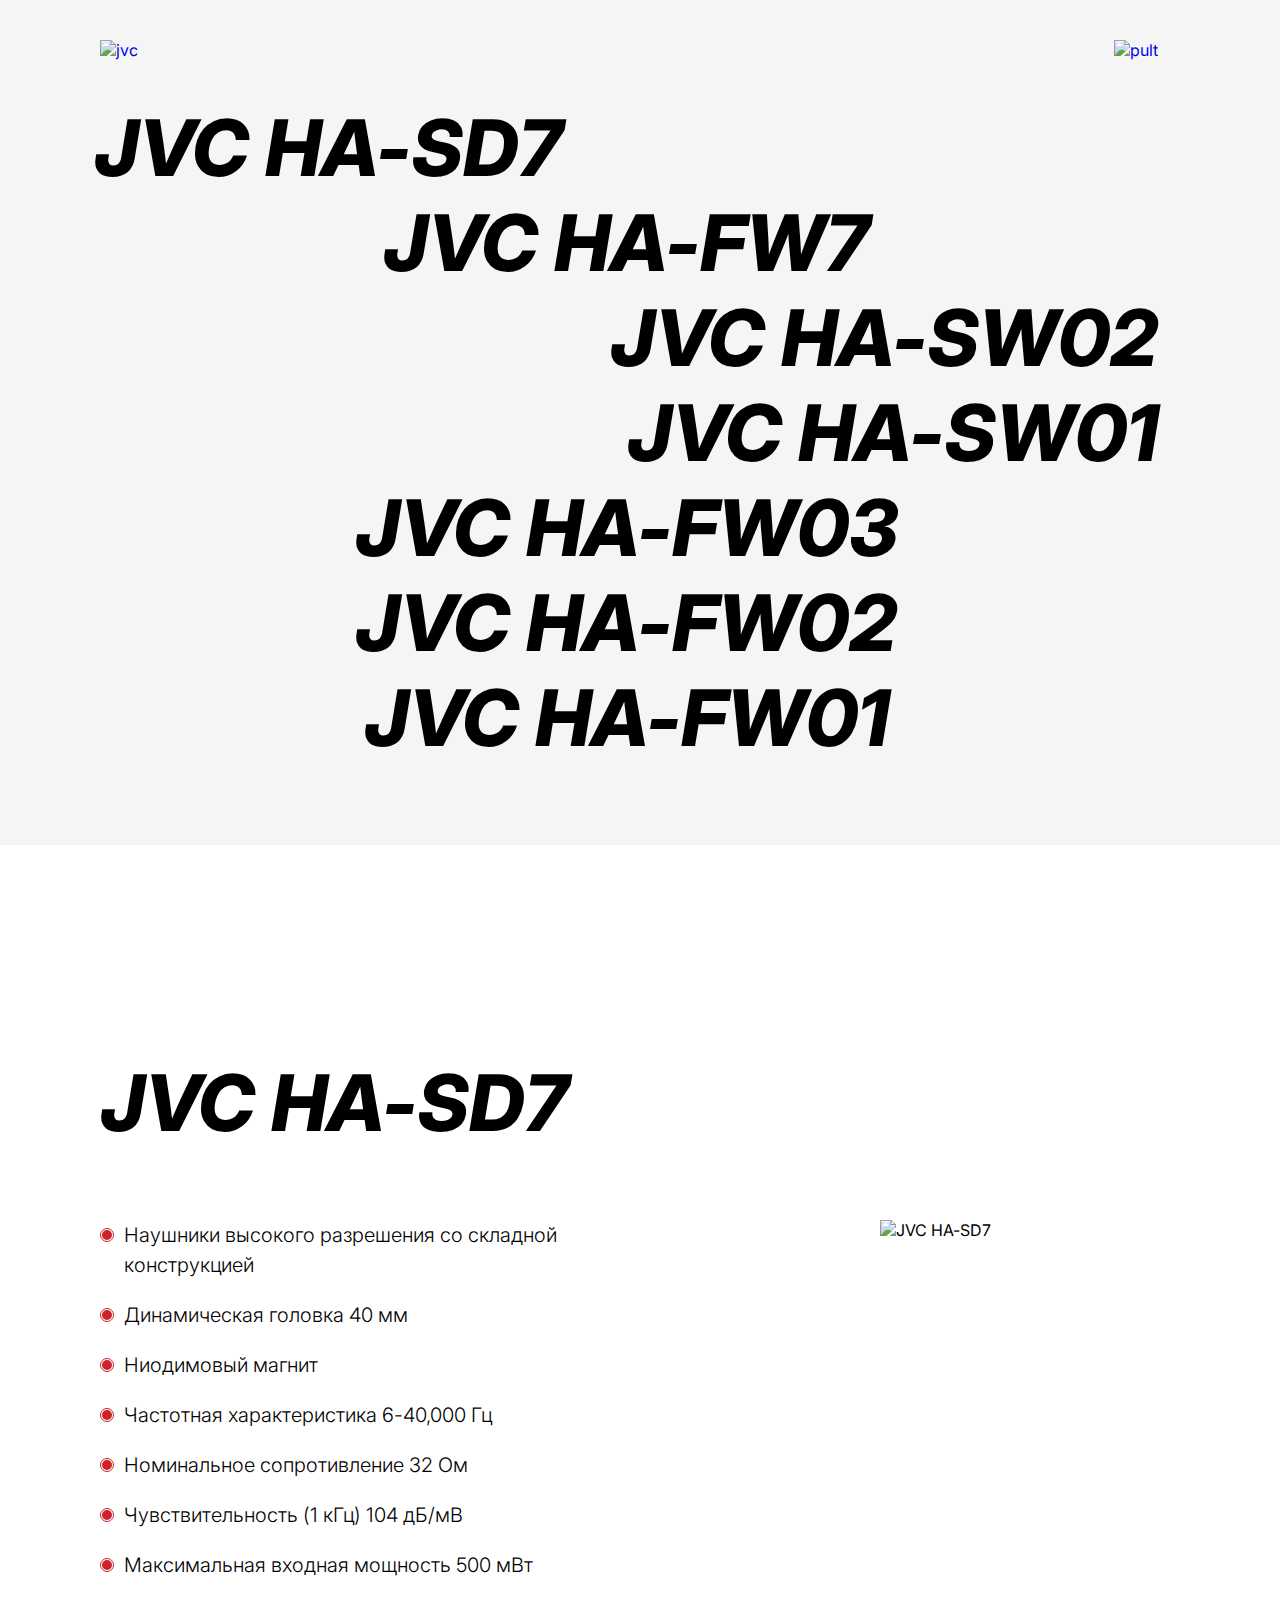
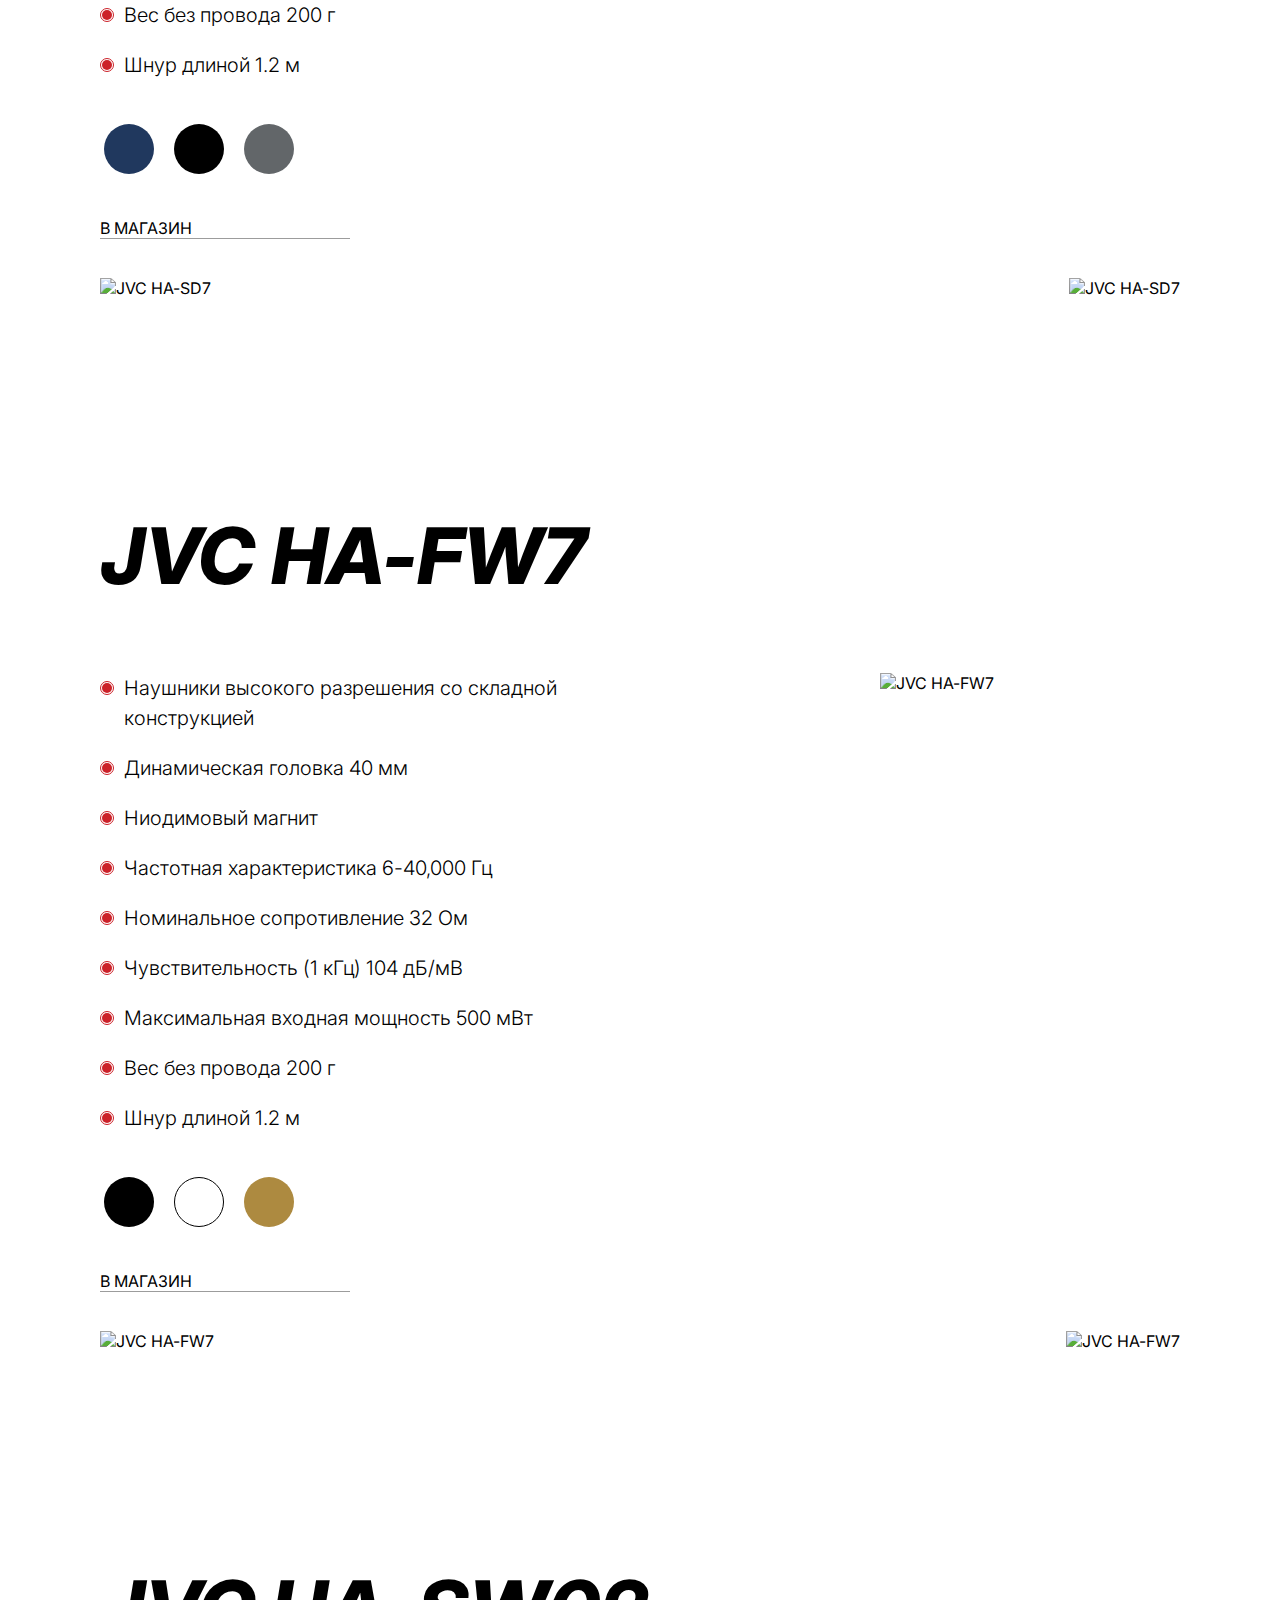
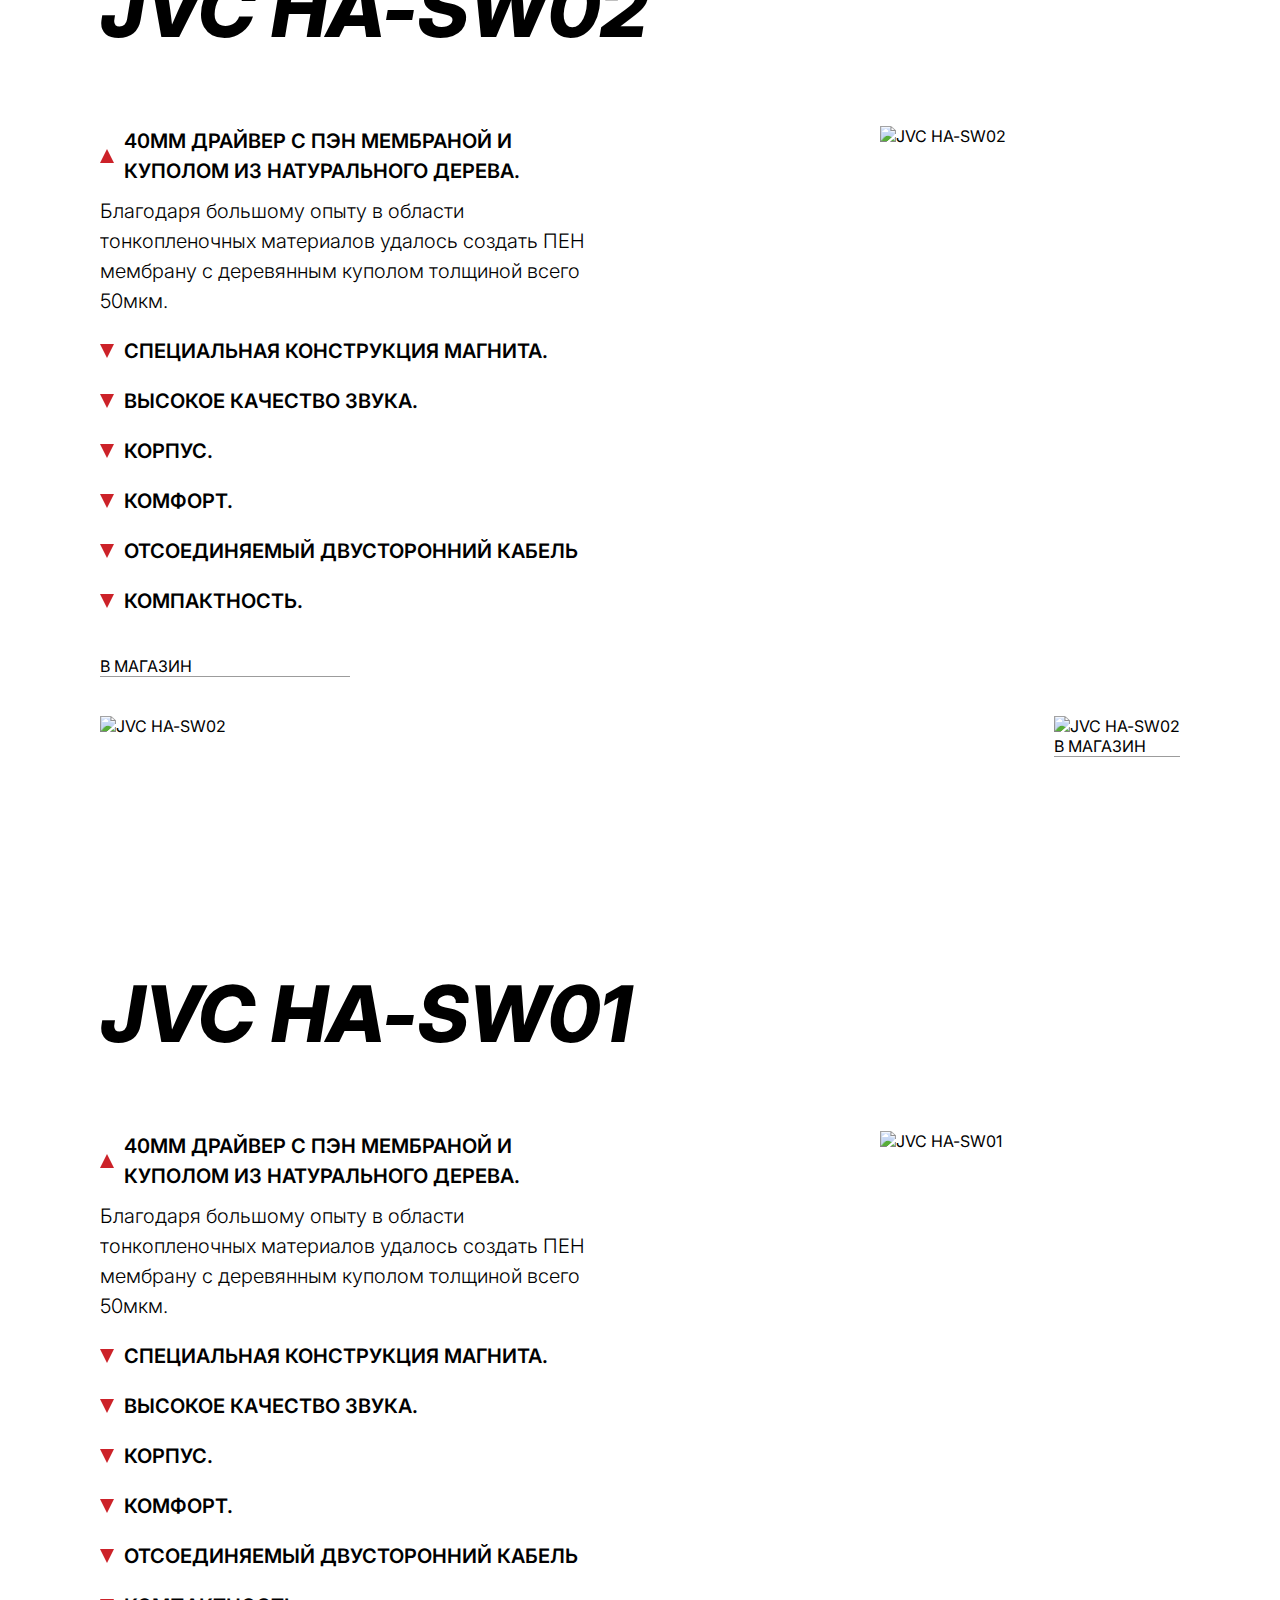
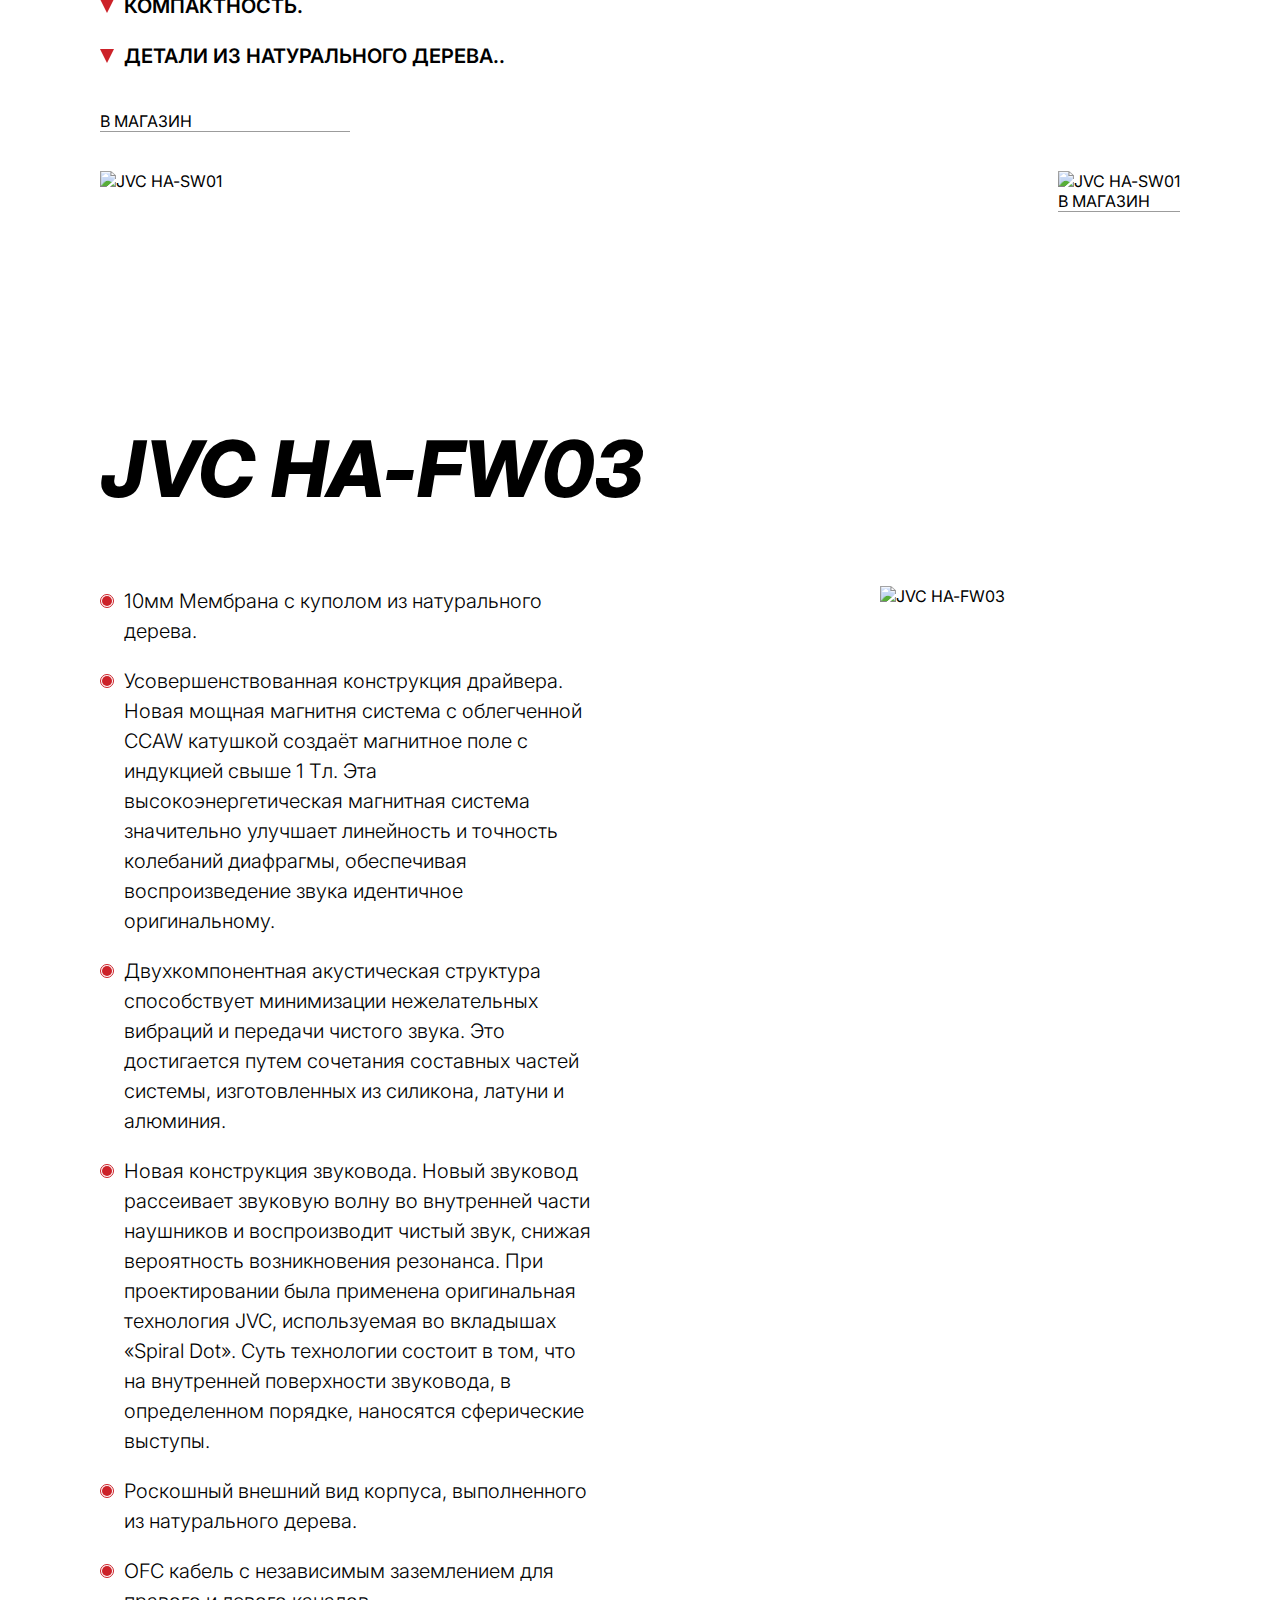
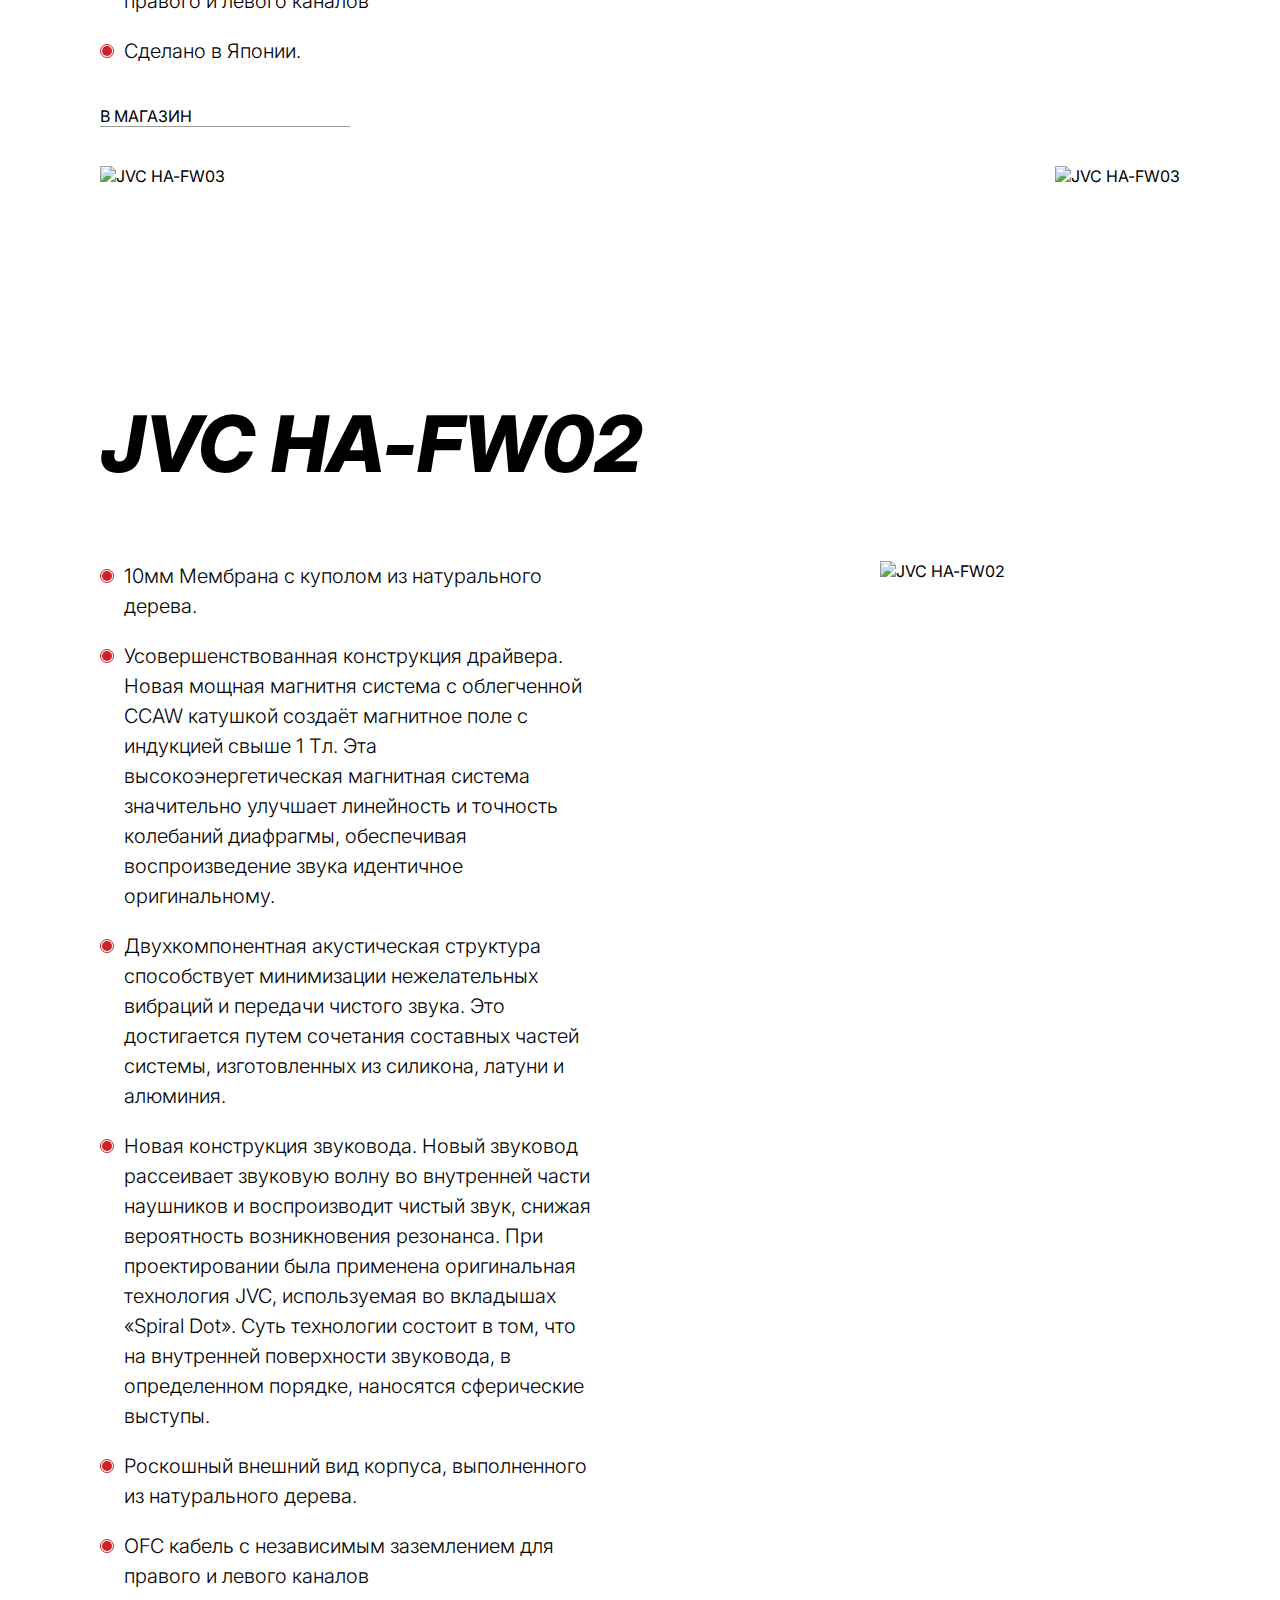
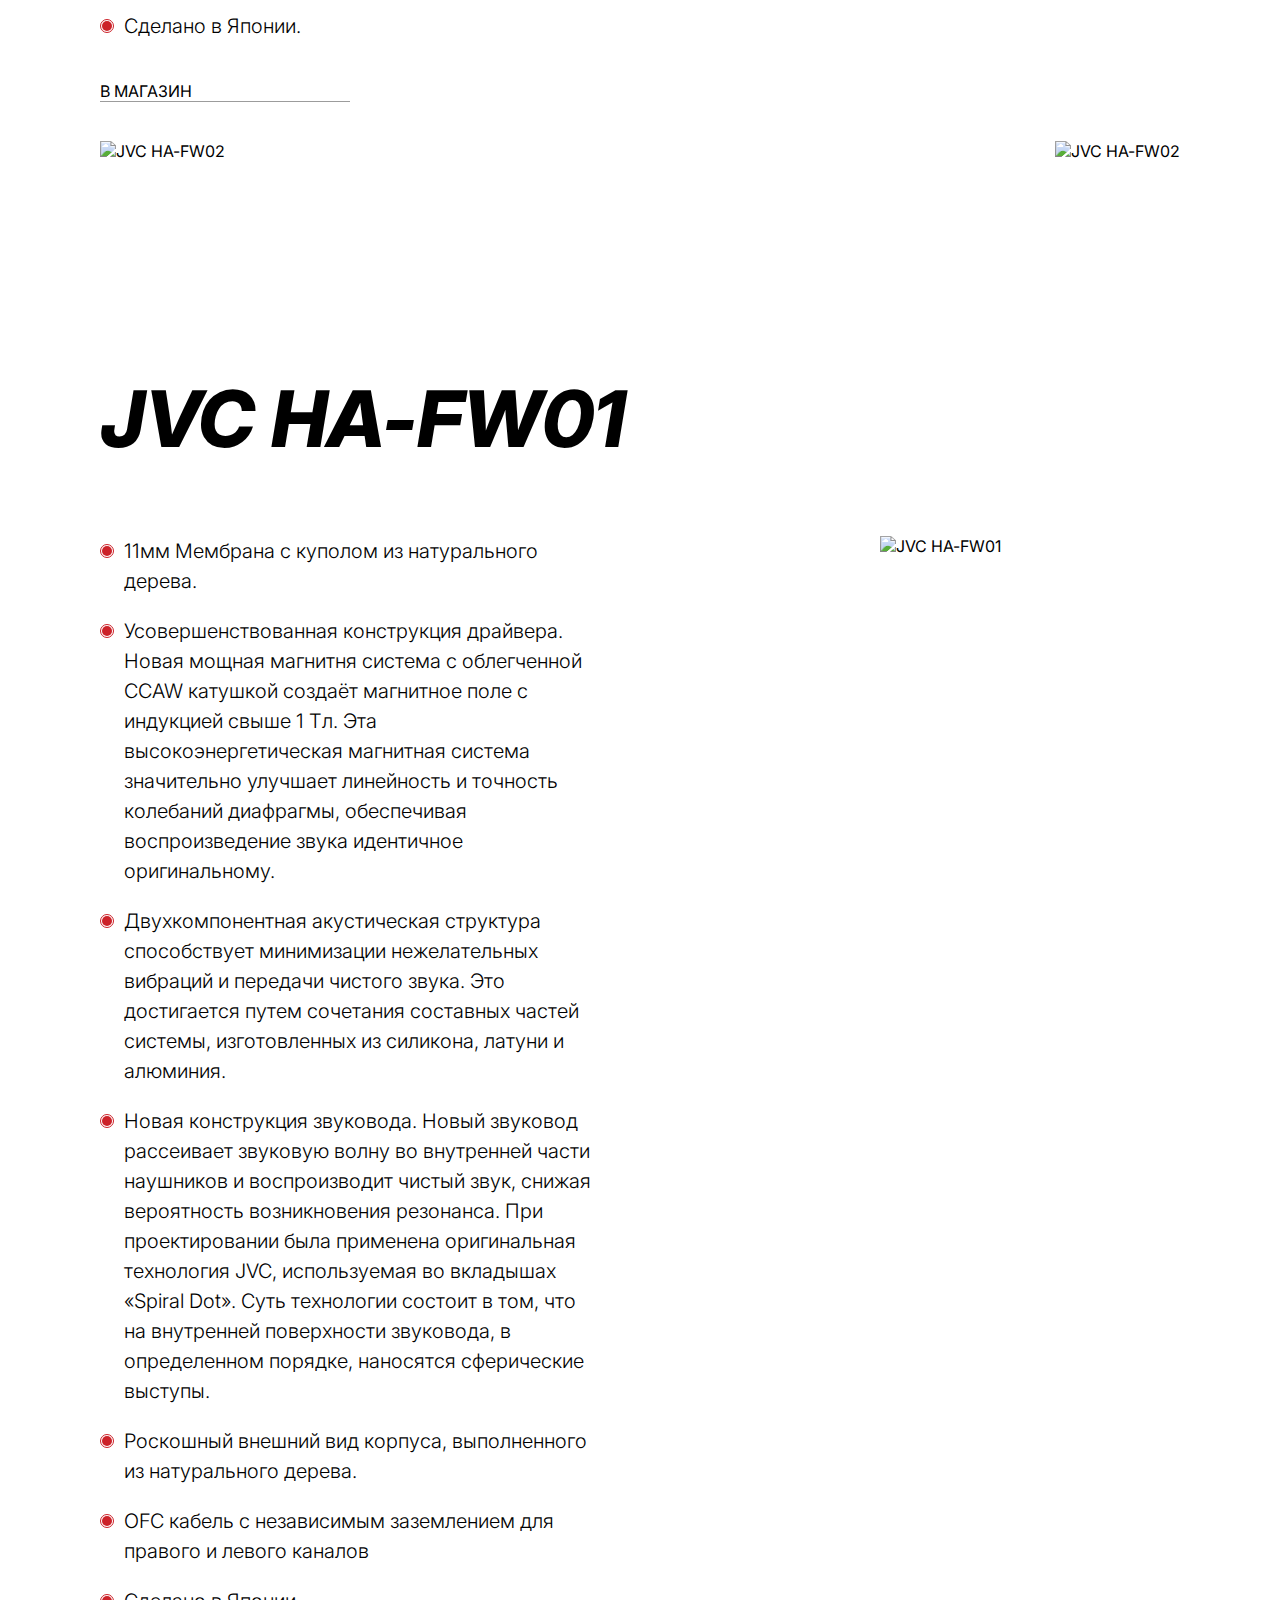
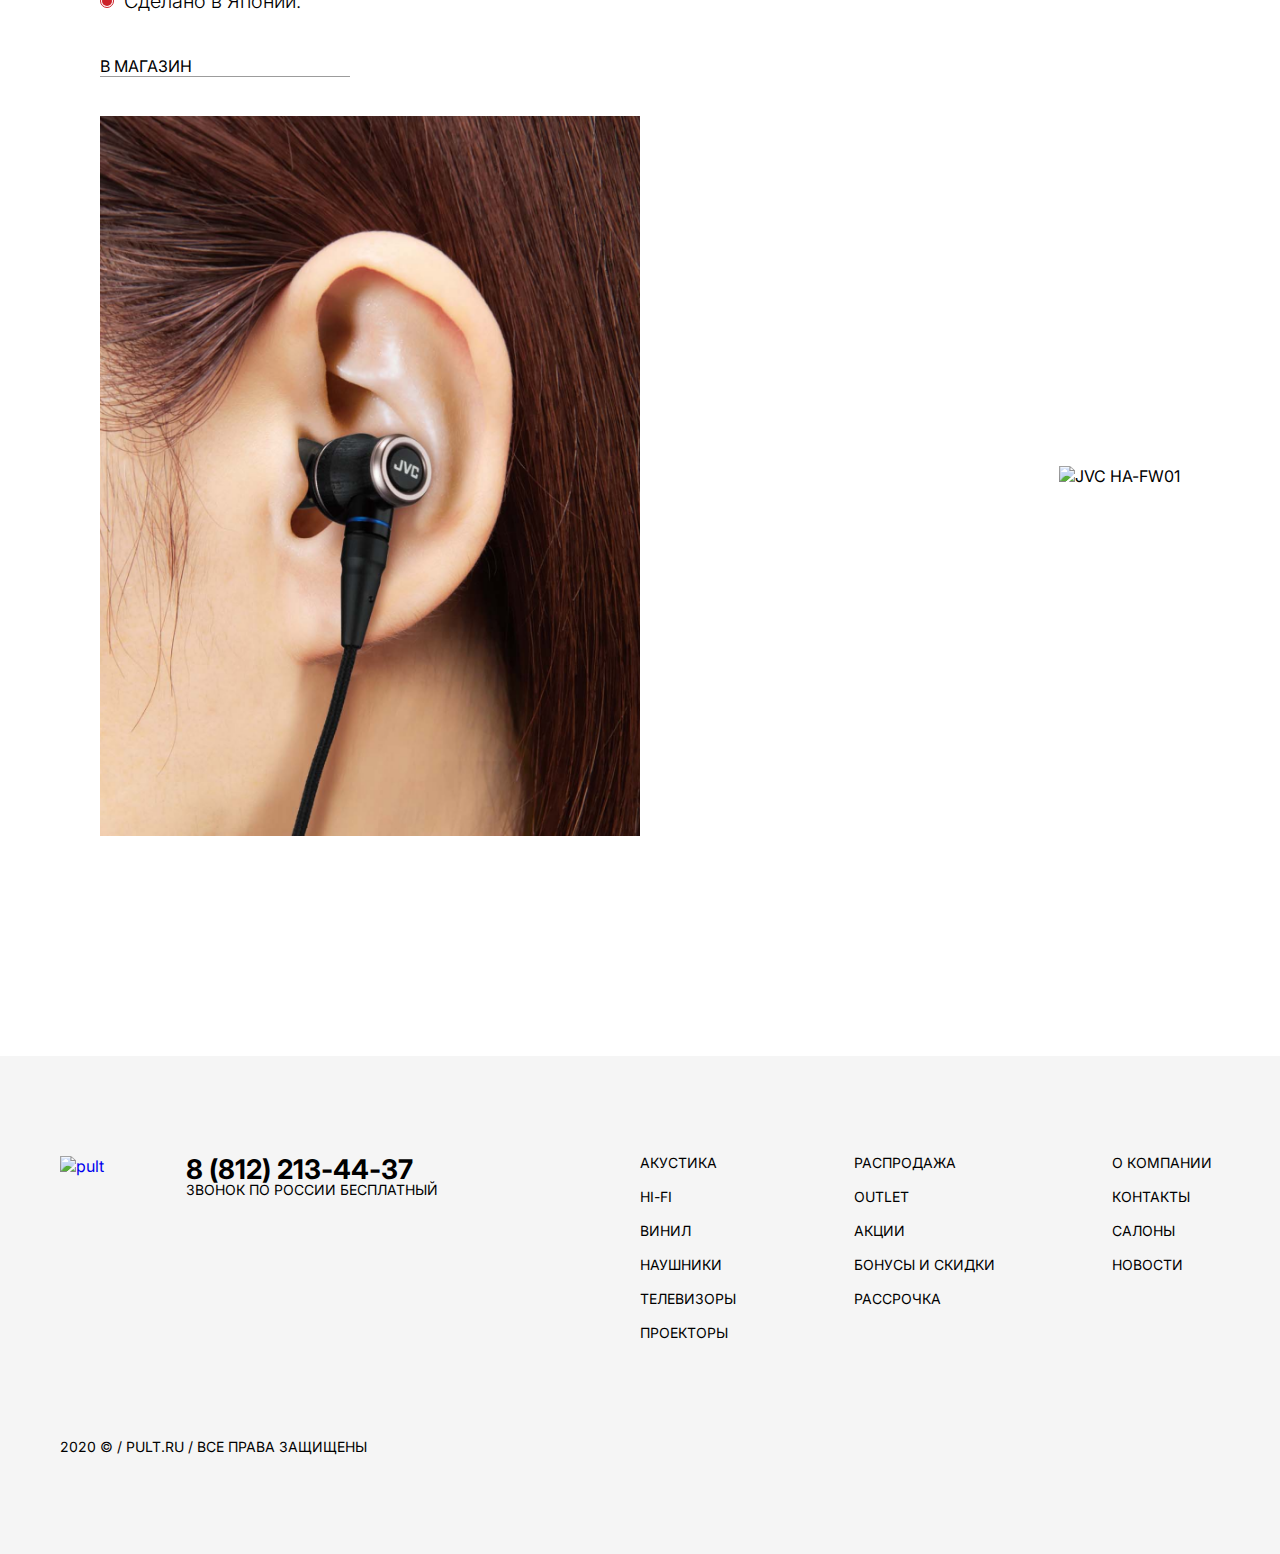
==== commit 61c1d72e: "//" ====
--- a/index.html
+++ b/index.html
@@ -103,18 +103,17 @@
                   </ul>
                   <div class="block-jvc__colors">
                      <div class="block-jvc__blue-color color"
-                        onmouseover="changeImage('assets/img/JVC_HA-SD7/JVC_HA-SD7-blue-main.png')"></div>
+                        data-image="assets/img/JVC_HA-SD7/JVC_HA-SD7-blue-main.png"></div>
                      <div class="block-jvc__black-color color"
-                        onmouseover="changeImage('assets/img/JVC_HA-SD7/JVC_HA-SD7-black-main.png')"></div>
+                        data-image="assets/img/JVC_HA-SD7/JVC_HA-SD7-black-main.png"></div>
                      <div class="block-jvc__grey-color color"
-                        onmouseover="changeImage('assets/img/JVC_HA-SD7/JVC_HA-SD7-grey-main.png')"></div>
+                        data-image="assets/img/JVC_HA-SD7/JVC_HA-SD7-grey-main.png"></div>
                   </div>
                   <a class="block-jvc__link link" target="_blank" href="#">
                      <span class="block-jvc__text-link">В МАГАЗИН</span>
                   </a>
                </div>
-               <img class="block-jvc__main-img"  src="assets/img/JVC_HA-SD7/JVC_HA-SD7-blue-main.png"
-                  alt="JVC HA-SD7">
+               <img class="block-jvc__main-img" src="assets/img/JVC_HA-SD7/JVC_HA-SD7-blue-main.png" alt="JVC HA-SD7">
             </div>
             <div class="block-jvc__two-img">
                <div class="block-jvc__left-img">
@@ -160,9 +159,12 @@
                      </li>
                   </ul>
                   <div class="block-jvc__colors">
-                     <div class="block-jvc__black-color color" onmouseover="changeImage('assets/img/JVC_HA-FW7/JVC_HA-FW7-main-black.png')"></div>
-                     <div class="block-jvc__white-color color" onmouseover="changeImage('assets/img/JVC_HA-FW7/JVC_HA-FW7-main-white.png')"></div>
-                     <div class="block-jvc__gold-color color " onmouseover="changeImage('assets/img/JVC_HA-FW7/JVC_HA-FW7-main-gold.png')"></div>
+                     <div class="block-jvc__black-color color"
+                        data-image="assets/img/JVC_HA-FW7/JVC_HA-FW7-main-black.png"></div>
+                     <div class="block-jvc__white-color color"
+                        data-image="assets/img/JVC_HA-FW7/JVC_HA-FW7-main-white.png"></div>
+                     <div class="block-jvc__gold-color color "
+                        data-image="assets/img/JVC_HA-FW7/JVC_HA-FW7-main-gold.png"></div>
                   </div>
                   <a class="block-jvc__link link" target="_blank" href="#">
                      <span class="block-jvc__text-link">В МАГАЗИН</span>
--- a/assets/style/style.min.css
+++ b/assets/style/style.min.css
@@ -1 +1 @@
-*,::after,::before{font-size:inherit;-webkit-box-sizing:border-box;box-sizing:border-box}ol[class],ul[class]{padding:0}blockquote,body,dd,dl,figcaption,figure,h1,h2,h3,h4,li,ol[class],p,ul[class]{margin:0}body{min-height:100vh;scroll-behavior:smooth;text-rendering:optimizeSpeed}ol[class],ul[class]{list-style:none}a:not([class]){-webkit-text-decoration-skip:ink;text-decoration-skip-ink:auto}a{-webkit-user-select:none;-moz-user-select:none;-ms-user-select:none;user-select:none}img{width:100%;display:block}article>*+*{margin-top:1em}button,input,select,textarea{font:inherit}.body{max-width:1400px;margin:0 auto;font-family:Inter,system-ui,-apple-system,"Segoe UI",Roboto,"Helvetica Neue",Arial,"Noto Sans","Liberation Sans",sans-serif,"Apple Color Emoji","Segoe UI Emoji","Segoe UI Symbol","Noto Color Emoji";background:#fff}.link{outline:0;text-decoration:none}.head{width:100%;background:#f5f5f5;padding:0 100px}.head__header{display:-webkit-box;display:-ms-flexbox;display:flex;-webkit-box-pack:justify;-ms-flex-pack:justify;justify-content:space-between;padding:40px 0}.head__main{display:-webkit-box;display:-ms-flexbox;display:flex;-webkit-box-orient:vertical;-webkit-box-direction:normal;-ms-flex-direction:column;flex-direction:column}.head__img-link{text-decoration:none}.head__img-jvc{width:86px}.head__img-logo-pult{width:66px}.head__text:nth-child(1){text-align:left}.head__text:nth-child(2){text-align:center}.head__text:nth-child(3){text-align:right}.head__text:nth-child(4){text-align:right}.head__text:nth-child(5){text-align:center}.head__text:nth-child(6){text-align:center}.head__text:nth-child(7){text-align:center}.head__text:last-child{margin-bottom:80px}.head__text:nth-child(n){-webkit-transform:translate(-6px,0);-ms-transform:translate(-6px,0);transform:translate(-6px,0)}.head__text-link{font-style:italic;font-weight:800;font-size:78px;color:#000;text-decoration:none;-webkit-transition:color .4s ease-in-out;-o-transition:color .4s ease-in-out;transition:color .4s ease-in-out;position:relative;padding-right:16px}.head__text-link::before{opacity:0;content:"";position:absolute;right:-20px;top:10px;width:20px;height:20px;border-radius:50%;background:#cc2229;-webkit-transition:opacity .4s ease-in-out;-o-transition:opacity .4s ease-in-out;transition:opacity .4s ease-in-out}.head__text-link:hover{color:#cc2229;-webkit-transition:color .2s ease-in-out;-o-transition:color .2s ease-in-out;transition:color .2s ease-in-out}.head__text-link:hover::before{opacity:1;-webkit-transition:opacity .2s ease-in-out;-o-transition:opacity .2s ease-in-out;transition:opacity .2s ease-in-out}.color{width:58px;height:58px;border-radius:50%;position:relative;display:-webkit-box;display:-ms-flexbox;display:flex;-webkit-box-pack:center;-ms-flex-pack:center;justify-content:center;-webkit-box-align:center;-ms-flex-align:center;align-items:center;border:1px solid #fff;-webkit-transition:.6s ease-in-out;-o-transition:.6s ease-in-out;transition:.6s ease-in-out}.color::before{content:"";width:50px;height:50px;border-radius:50%}.color:active,.color:hover{-webkit-transition:.2s ease-in-out;-o-transition:.2s ease-in-out;transition:.2s ease-in-out}.color:not(:last-child){margin-right:12px}.block-jvc{padding:210px 100px 0}.block-jvc__title{font-style:italic;font-weight:800;font-size:78px;margin-bottom:70px}.block-jvc__main{display:-webkit-box;display:-ms-flexbox;display:flex;-webkit-box-pack:justify;-ms-flex-pack:justify;justify-content:space-between;margin-bottom:40px}.block-jvc__desc{max-width:calc(50% - 40px)}.block-jvc__item-list{font-style:normal;font-weight:300;font-size:20px;line-height:30px;margin-bottom:20px;position:relative;padding-left:24px}.block-jvc__item-list:last-child{margin-bottom:40px}.block-jvc__item-list::after,.block-jvc__item-list::before{position:absolute;content:"";left:0;top:8px}.block-jvc__item-list::after{width:14px;height:14px;border-radius:50%;border:1px solid #cc2229}.block-jvc__item-list::before{width:10px;height:10px;border-radius:50%;background:#cc2229;-webkit-transform:translate(20%,20%);-ms-transform:translate(20%,20%);transform:translate(20%,20%)}.block-jvc__main-img{width:100%;max-width:300px;-o-object-fit:contain;object-fit:contain;-ms-flex-item-align:start;align-self:flex-start}.block-jvc__colors{display:-webkit-box;display:-ms-flexbox;display:flex;margin-bottom:40px}.block-jvc__blue-color::before{background:#20385e}.block-jvc__blue-color:active,.block-jvc__blue-color:hover{border:1px solid #20385e}.block-jvc__black-color::before{background:#000}.block-jvc__black-color:active,.block-jvc__black-color:hover{border:1px solid #000}.block-jvc__grey-color::before{background:#626669}.block-jvc__grey-color:active,.block-jvc__grey-color:hover{border:1px solid #626669}.block-jvc__link{display:-webkit-box;display:-ms-flexbox;display:flex;width:50%}.block-jvc__right-link{display:-webkit-box;display:-ms-flexbox;display:flex;width:100%}.block-jvc__text-link{width:100%;position:relative;color:#000}.block-jvc__text-link:active::after,.block-jvc__text-link:hover::after{-webkit-transform:rotate(45deg);-ms-transform:rotate(45deg);transform:rotate(45deg);-webkit-transition:.2s ease-in-out;-o-transition:.2s ease-in-out;transition:.2s ease-in-out}.block-jvc__text-link::before{position:absolute;bottom:-1px;content:"";width:100%;height:1px;background:#9c9c9c}.block-jvc__text-link::after{position:absolute;right:0;content:url(../img/icons/arrow.svg);-webkit-transition:.2s ease-in-out;-o-transition:.2s ease-in-out;transition:.2s ease-in-out}.block-jvc__two{display:-webkit-box;display:-ms-flexbox;display:flex;-webkit-box-pack:justify;-ms-flex-pack:justify;justify-content:space-between}.block-jvc__two-img{display:-webkit-box;display:-ms-flexbox;display:flex;-webkit-box-pack:justify;-ms-flex-pack:justify;justify-content:space-between;-webkit-box-align:center;-ms-flex-align:center;align-items:center}.block-jvc__left-img{width:50%;margin-right:40px}.block-jvc__right{display:-webkit-box;display:-ms-flexbox;display:flex;-webkit-box-orient:vertical;-webkit-box-direction:normal;-ms-flex-direction:column;flex-direction:column;-webkit-box-pack:justify;-ms-flex-pack:justify;justify-content:space-between}.block-FH7 .block-jvc__white-color::before{background:#fff;border:1px solid #000}.block-FH7 .block-jvc__white-color:active,.block-FH7 .block-jvc__white-color:hover{border:1px solid #000}.block-FH7 .block-jvc__black-color::before{background:#000}.block-FH7 .block-jvc__black-color:active,.block-FH7 .block-jvc__black-color:hover{border:1px solid #000}.block-FH7 .block-jvc__gold-color::before{background:#626669}.block-FH7 .block-jvc__gold-color:active,.block-FH7 .block-jvc__gold-color:hover{border:1px solid #626669}.item-benefits-list{padding:0}.item-benefits-list.active{margin-bottom:0;-webkit-transition:.3s ease-in-out;-o-transition:.3s ease-in-out;transition:.3s ease-in-out}.item-benefits-list.active .item-benefits-list__title::before{-webkit-transform:rotate(180deg);-ms-transform:rotate(180deg);transform:rotate(180deg);-webkit-transition:-webkit-transform .3s ease-in-out;transition:-webkit-transform .3s ease-in-out;-o-transition:transform .3s ease-in-out;transition:transform .3s ease-in-out;transition:transform .3s ease-in-out,-webkit-transform .3s ease-in-out}.item-benefits-list.active .item-benefits-list__text{height:auto;margin-top:10px;margin-bottom:20px;-webkit-transition:height .3s ease-in-out;-o-transition:height .3s ease-in-out;transition:height .3s ease-in-out}.item-benefits-list.block-jvc__item-list::before{display:none}.item-benefits-list.block-jvc__item-list::after{border:none}.item-benefits-list__title{font-weight:600;font-size:20px;line-height:30px;padding-left:24px;text-transform:uppercase;position:relative;display:-webkit-box;display:-ms-flexbox;display:flex;-webkit-box-align:center;-ms-flex-align:center;align-items:center}.item-benefits-list__title::before{position:absolute;left:0;content:"";width:14px;height:14px;-webkit-clip-path:polygon(100% 0,0 0,50% 100%);clip-path:polygon(100% 0,0 0,50% 100%);background:#cc2229}.item-benefits-list__text{font-weight:300;font-size:20px;line-height:30px;height:0;overflow:auto;-webkit-transition:.2s ease-in-out;-o-transition:.2s ease-in-out;transition:.2s ease-in-out}.footer{margin-top:220px;padding:100px 60px;background:#f5f5f5}.footer__wrapper{display:-webkit-box;display:-ms-flexbox;display:flex}.footer__block{display:-webkit-box;display:-ms-flexbox;display:flex;-ms-flex-item-align:start;align-self:flex-start;width:50%}.footer__columns{width:50%;display:-webkit-box;display:-ms-flexbox;display:flex;-webkit-box-pack:justify;-ms-flex-pack:justify;justify-content:space-between}.footer__column:last-child{position:relative}.footer__column:last-child .footer__link{white-space:nowrap}.footer__column:last-child .footer__link::after{position:absolute;-webkit-transform:translate(50%,0);-ms-transform:translate(50%,0);transform:translate(50%,0);content:url(../img/icons/footer-arrow.svg)}.footer__logo-img{width:106px;margin-right:20px}.footer__call{display:-webkit-box;display:-ms-flexbox;display:flex;-webkit-box-orient:vertical;-webkit-box-direction:normal;-ms-flex-direction:column;flex-direction:column;-webkit-box-pack:justify;-ms-flex-pack:justify;justify-content:space-between}.footer__tel{font-weight:700;font-size:27px;line-height:100%;text-transform:uppercase;color:#000;text-decoration:none}.footer__tel:active,.footer__tel:hover{text-decoration:underline}.footer__call-text{margin-bottom:1px;font-size:14px;line-height:100%;text-transform:uppercase;color:#000}.footer__list-item{display:-webkit-box;display:-ms-flexbox;display:flex;margin-bottom:20px}.footer__link{font-style:normal;font-weight:400;font-size:14px;line-height:100%;padding-right:8px;text-transform:uppercase;color:#000;text-decoration:none;-webkit-transition:.4s ease-in;-o-transition:.4s ease-in;transition:.4s ease-in}.footer__link:active,.footer__link:hover{color:#4cc7e9;-webkit-transition:.2s ease-out;-o-transition:.2s ease-out;transition:.2s ease-out}.footer__copyright{margin-top:80px;font-size:14px;line-height:100%;text-transform:uppercase;color:#000}.scrollToTop{position:fixed;bottom:20px;right:20px;font-weight:700;cursor:pointer;opacity:0;-webkit-transition:all .5s ease-in;-o-transition:all .5s ease-in;transition:all .5s ease-in}@media (max-width:1200px){.head{padding:0 20px}.block-jvc{padding:110px 20px 0}.block-jvc__item-list{font-size:14px;line-height:17px;max-width:400px}.block-jvc__main-img{max-width:340px;-ms-flex-item-align:center;align-self:center}.block-jvc__left-img{width:calc(50% - 40px)}.footer{padding:20px;margin-top:120px}.footer__block{-webkit-box-orient:vertical;-webkit-box-direction:normal;-ms-flex-direction:column;flex-direction:column}.footer__call{margin-top:10px}.footer__call-text{margin-top:10px}.footer__link{font-size:12px}.footer__copyright{margin-top:40px;font-size:12px}}@media (max-width:760px){.head{padding:0 12px}.head__text:nth-child(n){margin-bottom:30px;text-align:center}.head__text-link{font-size:36px;padding-right:0}.head__text-link::before{display:none}.block-jvc{padding:70px 12px 0}.block-jvc__title{font-size:40px;line-height:100%;text-align:center}.block-jvc__main{-webkit-box-orient:vertical;-webkit-box-direction:normal;-ms-flex-direction:column;flex-direction:column;-webkit-box-align:center;-ms-flex-align:center;align-items:center}.block-jvc__desc{max-width:100%}.block-jvc__main-img{margin-bottom:40px;-webkit-box-ordinal-group:0;-ms-flex-order:-1;order:-1}.block-jvc__link{margin-bottom:40px;width:100%}.block-jvc__two{display:none}.block-jvc__two-img{display:none}.item-benefits-list__title{font-size:14px;line-height:17px}.item-benefits-list__text{font-size:14px;line-height:17px}.footer{margin-top:80px;padding:12px}.footer__wrapper{-webkit-box-orient:vertical;-webkit-box-direction:normal;-ms-flex-direction:column;flex-direction:column;-webkit-box-align:center;-ms-flex-align:center;align-items:center}.footer__block{margin-bottom:40px;width:100%}.footer__columns{width:100%}.footer__column:last-child .footer__link::after{display:none}}+*,::after,::before{font-size:inherit;-webkit-box-sizing:border-box;box-sizing:border-box}ol[class],ul[class]{padding:0}blockquote,body,dd,dl,figcaption,figure,h1,h2,h3,h4,li,ol[class],p,ul[class]{margin:0}body{min-height:100vh;scroll-behavior:smooth;text-rendering:optimizeSpeed}ol[class],ul[class]{list-style:none}a:not([class]){-webkit-text-decoration-skip:ink;text-decoration-skip-ink:auto}a{-webkit-user-select:none;-moz-user-select:none;-ms-user-select:none;user-select:none}img{width:100%;display:block}article>*+*{margin-top:1em}button,input,select,textarea{font:inherit}.body{max-width:1400px;margin:0 auto;font-family:Inter,system-ui,-apple-system,"Segoe UI",Roboto,"Helvetica Neue",Arial,"Noto Sans","Liberation Sans",sans-serif,"Apple Color Emoji","Segoe UI Emoji","Segoe UI Symbol","Noto Color Emoji";background:#fff}.link{outline:0;text-decoration:none}.head{width:100%;background:#f5f5f5;padding:0 100px}.head__header{display:-webkit-box;display:-ms-flexbox;display:flex;-webkit-box-pack:justify;-ms-flex-pack:justify;justify-content:space-between;padding:40px 0}.head__main{display:-webkit-box;display:-ms-flexbox;display:flex;-webkit-box-orient:vertical;-webkit-box-direction:normal;-ms-flex-direction:column;flex-direction:column}.head__img-link{text-decoration:none}.head__img-jvc{width:86px}.head__img-logo-pult{width:66px}.head__text:nth-child(1){text-align:left}.head__text:nth-child(2){text-align:center}.head__text:nth-child(3){text-align:right}.head__text:nth-child(4){text-align:right}.head__text:nth-child(5){text-align:center}.head__text:nth-child(6){text-align:center}.head__text:nth-child(7){text-align:center}.head__text:last-child{margin-bottom:80px}.head__text:nth-child(n){-webkit-transform:translate(-6px,0);-ms-transform:translate(-6px,0);transform:translate(-6px,0)}.head__text-link{font-style:italic;font-weight:800;font-size:78px;color:#000;text-decoration:none;-webkit-transition:color .4s ease-in-out;-o-transition:color .4s ease-in-out;transition:color .4s ease-in-out;position:relative;padding-right:16px}.head__text-link::before{opacity:0;content:"";position:absolute;right:-20px;top:10px;width:20px;height:20px;border-radius:50%;background:#cc2229;-webkit-transition:opacity .4s ease-in-out;-o-transition:opacity .4s ease-in-out;transition:opacity .4s ease-in-out}.head__text-link:hover{color:#cc2229;-webkit-transition:color .2s ease-in-out;-o-transition:color .2s ease-in-out;transition:color .2s ease-in-out}.head__text-link:hover::before{opacity:1;-webkit-transition:opacity .2s ease-in-out;-o-transition:opacity .2s ease-in-out;transition:opacity .2s ease-in-out}.color{width:58px;height:58px;border-radius:50%;position:relative;display:-webkit-box;display:-ms-flexbox;display:flex;-webkit-box-pack:center;-ms-flex-pack:center;justify-content:center;-webkit-box-align:center;-ms-flex-align:center;align-items:center;border:1px solid #fff;-webkit-transition:.6s ease-in-out;-o-transition:.6s ease-in-out;transition:.6s ease-in-out}.color::before{content:"";width:50px;height:50px;border-radius:50%}.color:active,.color:hover{-webkit-transition:.2s ease-in-out;-o-transition:.2s ease-in-out;transition:.2s ease-in-out}.color:not(:last-child){margin-right:12px}.block-jvc{padding:210px 100px 0}.block-jvc__title{font-style:italic;font-weight:800;font-size:78px;margin-bottom:70px}.block-jvc__main{display:-webkit-box;display:-ms-flexbox;display:flex;-webkit-box-pack:justify;-ms-flex-pack:justify;justify-content:space-between;margin-bottom:40px}.block-jvc__desc{max-width:calc(50% - 40px)}.block-jvc__item-list{font-style:normal;font-weight:300;font-size:20px;line-height:30px;margin-bottom:20px;position:relative;padding-left:24px}.block-jvc__item-list:last-child{margin-bottom:40px}.block-jvc__item-list::after,.block-jvc__item-list::before{position:absolute;content:"";left:0;top:8px}.block-jvc__item-list::after{width:14px;height:14px;border-radius:50%;border:1px solid #cc2229}.block-jvc__item-list::before{width:10px;height:10px;border-radius:50%;background:#cc2229;-webkit-transform:translate(20%,20%);-ms-transform:translate(20%,20%);transform:translate(20%,20%)}.block-jvc__main-img{width:100%;max-width:300px;-o-object-fit:contain;object-fit:contain;-ms-flex-item-align:start;align-self:flex-start}.block-jvc__colors{display:-webkit-box;display:-ms-flexbox;display:flex;margin-bottom:40px}.block-jvc__blue-color::before{background:#20385e}.block-jvc__blue-color:active,.block-jvc__blue-color:hover{border:1px solid #20385e}.block-jvc__black-color::before{background:#000}.block-jvc__black-color:active,.block-jvc__black-color:hover{border:1px solid #000}.block-jvc__grey-color::before{background:#626669}.block-jvc__grey-color:active,.block-jvc__grey-color:hover{border:1px solid #626669}.block-jvc__link{display:-webkit-box;display:-ms-flexbox;display:flex;width:50%}.block-jvc__right-link{display:-webkit-box;display:-ms-flexbox;display:flex;width:100%}.block-jvc__text-link{width:100%;position:relative;color:#000}.block-jvc__text-link:active::after,.block-jvc__text-link:hover::after{-webkit-transform:rotate(45deg);-ms-transform:rotate(45deg);transform:rotate(45deg);-webkit-transition:.2s ease-in-out;-o-transition:.2s ease-in-out;transition:.2s ease-in-out}.block-jvc__text-link::before{position:absolute;bottom:-1px;content:"";width:100%;height:1px;background:#9c9c9c}.block-jvc__text-link::after{position:absolute;right:0;content:url(../img/icons/arrow.svg);-webkit-transition:.2s ease-in-out;-o-transition:.2s ease-in-out;transition:.2s ease-in-out}.block-jvc__two{display:-webkit-box;display:-ms-flexbox;display:flex;-webkit-box-pack:justify;-ms-flex-pack:justify;justify-content:space-between}.block-jvc__two-img{display:-webkit-box;display:-ms-flexbox;display:flex;-webkit-box-pack:justify;-ms-flex-pack:justify;justify-content:space-between;-webkit-box-align:center;-ms-flex-align:center;align-items:center}.block-jvc__left-img{width:50%;margin-right:40px}.block-jvc__right{display:-webkit-box;display:-ms-flexbox;display:flex;-webkit-box-orient:vertical;-webkit-box-direction:normal;-ms-flex-direction:column;flex-direction:column;-webkit-box-pack:justify;-ms-flex-pack:justify;justify-content:space-between}.block-FH7 .block-jvc__white-color::before{background:#fff;border:1px solid #000}.block-FH7 .block-jvc__white-color:active,.block-FH7 .block-jvc__white-color:hover{border:1px solid #000}.block-FH7 .block-jvc__black-color::before{background:#000}.block-FH7 .block-jvc__black-color:active,.block-FH7 .block-jvc__black-color:hover{border:1px solid #000}.block-FH7 .block-jvc__gold-color::before{background:#ad8a40}.block-FH7 .block-jvc__gold-color:active,.block-FH7 .block-jvc__gold-color:hover{border:1px solid #ad8a40}.item-benefits-list{padding:0}.item-benefits-list.active{margin-bottom:0;-webkit-transition:.3s ease-in-out;-o-transition:.3s ease-in-out;transition:.3s ease-in-out}.item-benefits-list.active .item-benefits-list__title::before{-webkit-transform:rotate(180deg);-ms-transform:rotate(180deg);transform:rotate(180deg);-webkit-transition:-webkit-transform .3s ease-in-out;transition:-webkit-transform .3s ease-in-out;-o-transition:transform .3s ease-in-out;transition:transform .3s ease-in-out;transition:transform .3s ease-in-out,-webkit-transform .3s ease-in-out}.item-benefits-list.active .item-benefits-list__text{height:auto;margin-top:10px;margin-bottom:20px;-webkit-transition:height .3s ease-in-out;-o-transition:height .3s ease-in-out;transition:height .3s ease-in-out}.item-benefits-list.block-jvc__item-list::before{display:none}.item-benefits-list.block-jvc__item-list::after{border:none}.item-benefits-list__title{font-weight:600;font-size:20px;line-height:30px;padding-left:24px;text-transform:uppercase;position:relative;display:-webkit-box;display:-ms-flexbox;display:flex;-webkit-box-align:center;-ms-flex-align:center;align-items:center}.item-benefits-list__title::before{position:absolute;left:0;content:"";width:14px;height:14px;-webkit-clip-path:polygon(100% 0,0 0,50% 100%);clip-path:polygon(100% 0,0 0,50% 100%);background:#cc2229}.item-benefits-list__text{font-weight:300;font-size:20px;line-height:30px;height:0;overflow:auto;-webkit-transition:.2s ease-in-out;-o-transition:.2s ease-in-out;transition:.2s ease-in-out}.footer{margin-top:220px;padding:100px 60px;background:#f5f5f5}.footer__wrapper{display:-webkit-box;display:-ms-flexbox;display:flex}.footer__block{display:-webkit-box;display:-ms-flexbox;display:flex;-ms-flex-item-align:start;align-self:flex-start;width:50%}.footer__columns{width:50%;display:-webkit-box;display:-ms-flexbox;display:flex;-webkit-box-pack:justify;-ms-flex-pack:justify;justify-content:space-between}.footer__column:last-child{position:relative}.footer__column:last-child .footer__link{white-space:nowrap}.footer__column:last-child .footer__link::after{position:absolute;-webkit-transform:translate(50%,0);-ms-transform:translate(50%,0);transform:translate(50%,0);content:url(../img/icons/footer-arrow.svg)}.footer__logo-img{width:106px;margin-right:20px}.footer__call{display:-webkit-box;display:-ms-flexbox;display:flex;-webkit-box-orient:vertical;-webkit-box-direction:normal;-ms-flex-direction:column;flex-direction:column;-webkit-box-pack:justify;-ms-flex-pack:justify;justify-content:space-between}.footer__tel{font-weight:700;font-size:27px;line-height:100%;text-transform:uppercase;color:#000;text-decoration:none}.footer__tel:active,.footer__tel:hover{text-decoration:underline}.footer__call-text{margin-bottom:1px;font-size:14px;line-height:100%;text-transform:uppercase;color:#000}.footer__list-item{display:-webkit-box;display:-ms-flexbox;display:flex;margin-bottom:20px}.footer__link{font-style:normal;font-weight:400;font-size:14px;line-height:100%;padding-right:8px;text-transform:uppercase;color:#000;text-decoration:none;-webkit-transition:.4s ease-in;-o-transition:.4s ease-in;transition:.4s ease-in}.footer__link:active,.footer__link:hover{color:#4cc7e9;-webkit-transition:.2s ease-out;-o-transition:.2s ease-out;transition:.2s ease-out}.footer__copyright{margin-top:80px;font-size:14px;line-height:100%;text-transform:uppercase;color:#000}.scrollToTop{position:fixed;bottom:20px;right:20px;font-weight:700;cursor:pointer;opacity:0;-webkit-transition:all .5s ease-in;-o-transition:all .5s ease-in;transition:all .5s ease-in}@media (max-width:1200px){.head{padding:0 20px}.block-jvc{padding:110px 20px 0}.block-jvc__item-list{font-size:14px;line-height:17px;max-width:400px}.block-jvc__main-img{max-width:340px;-ms-flex-item-align:center;align-self:center}.block-jvc__left-img{width:calc(50% - 40px)}.footer{padding:20px;margin-top:120px}.footer__block{-webkit-box-orient:vertical;-webkit-box-direction:normal;-ms-flex-direction:column;flex-direction:column}.footer__call{margin-top:10px}.footer__call-text{margin-top:10px}.footer__link{font-size:12px}.footer__copyright{margin-top:40px;font-size:12px}}@media (max-width:760px){.head{padding:0 12px}.head__text:nth-child(n){margin-bottom:30px;text-align:center}.head__text-link{font-size:36px;padding-right:0}.head__text-link::before{display:none}.block-jvc{padding:70px 12px 0}.block-jvc__title{font-size:40px;line-height:100%;text-align:center}.block-jvc__main{-webkit-box-orient:vertical;-webkit-box-direction:normal;-ms-flex-direction:column;flex-direction:column;-webkit-box-align:center;-ms-flex-align:center;align-items:center}.block-jvc__desc{max-width:100%}.block-jvc__main-img{margin-bottom:40px;-webkit-box-ordinal-group:0;-ms-flex-order:-1;order:-1}.block-jvc__link{margin-bottom:40px;width:100%}.block-jvc__two{display:none}.block-jvc__two-img{display:none}.item-benefits-list__title{font-size:14px;line-height:17px}.item-benefits-list__text{font-size:14px;line-height:17px}.footer{margin-top:80px;padding:12px}.footer__wrapper{-webkit-box-orient:vertical;-webkit-box-direction:normal;-ms-flex-direction:column;flex-direction:column;-webkit-box-align:center;-ms-flex-align:center;align-items:center}.footer__block{margin-bottom:40px;width:100%}.footer__columns{width:100%}.footer__column:last-child .footer__link::after{display:none}}